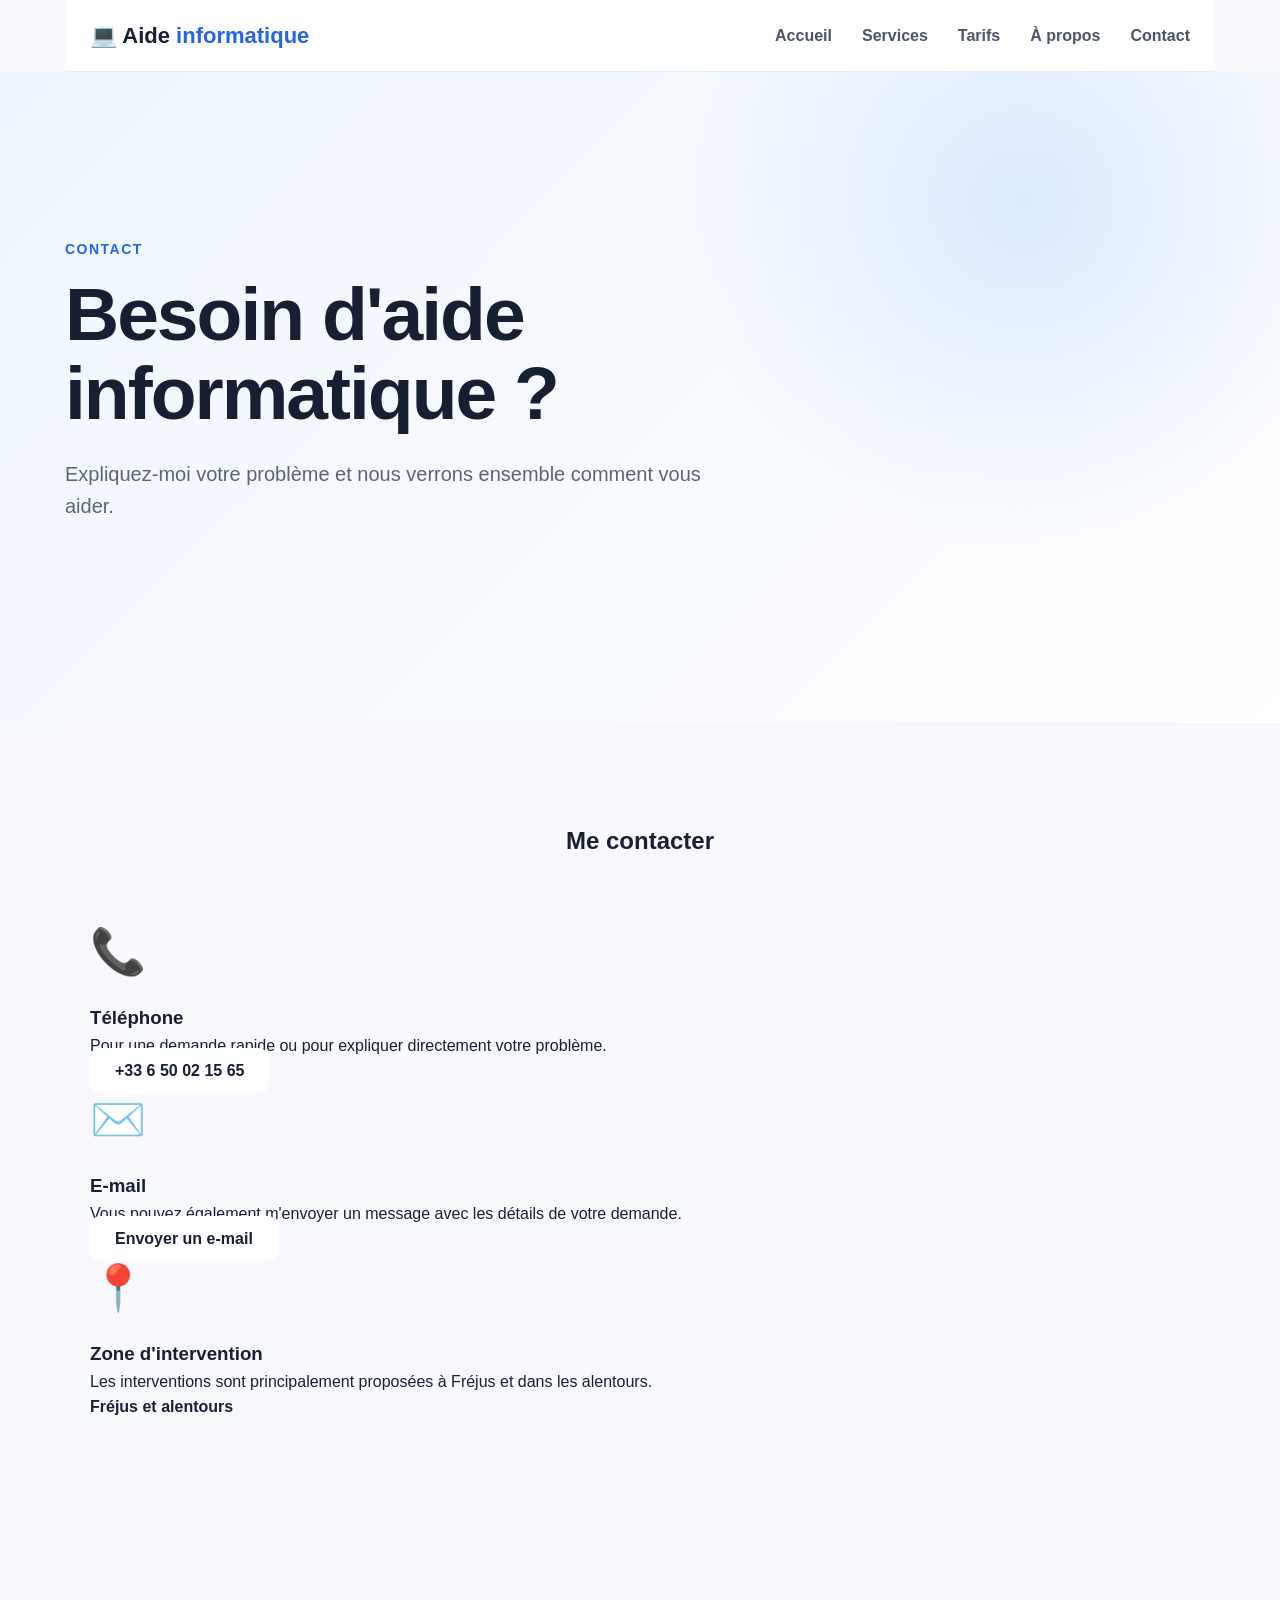
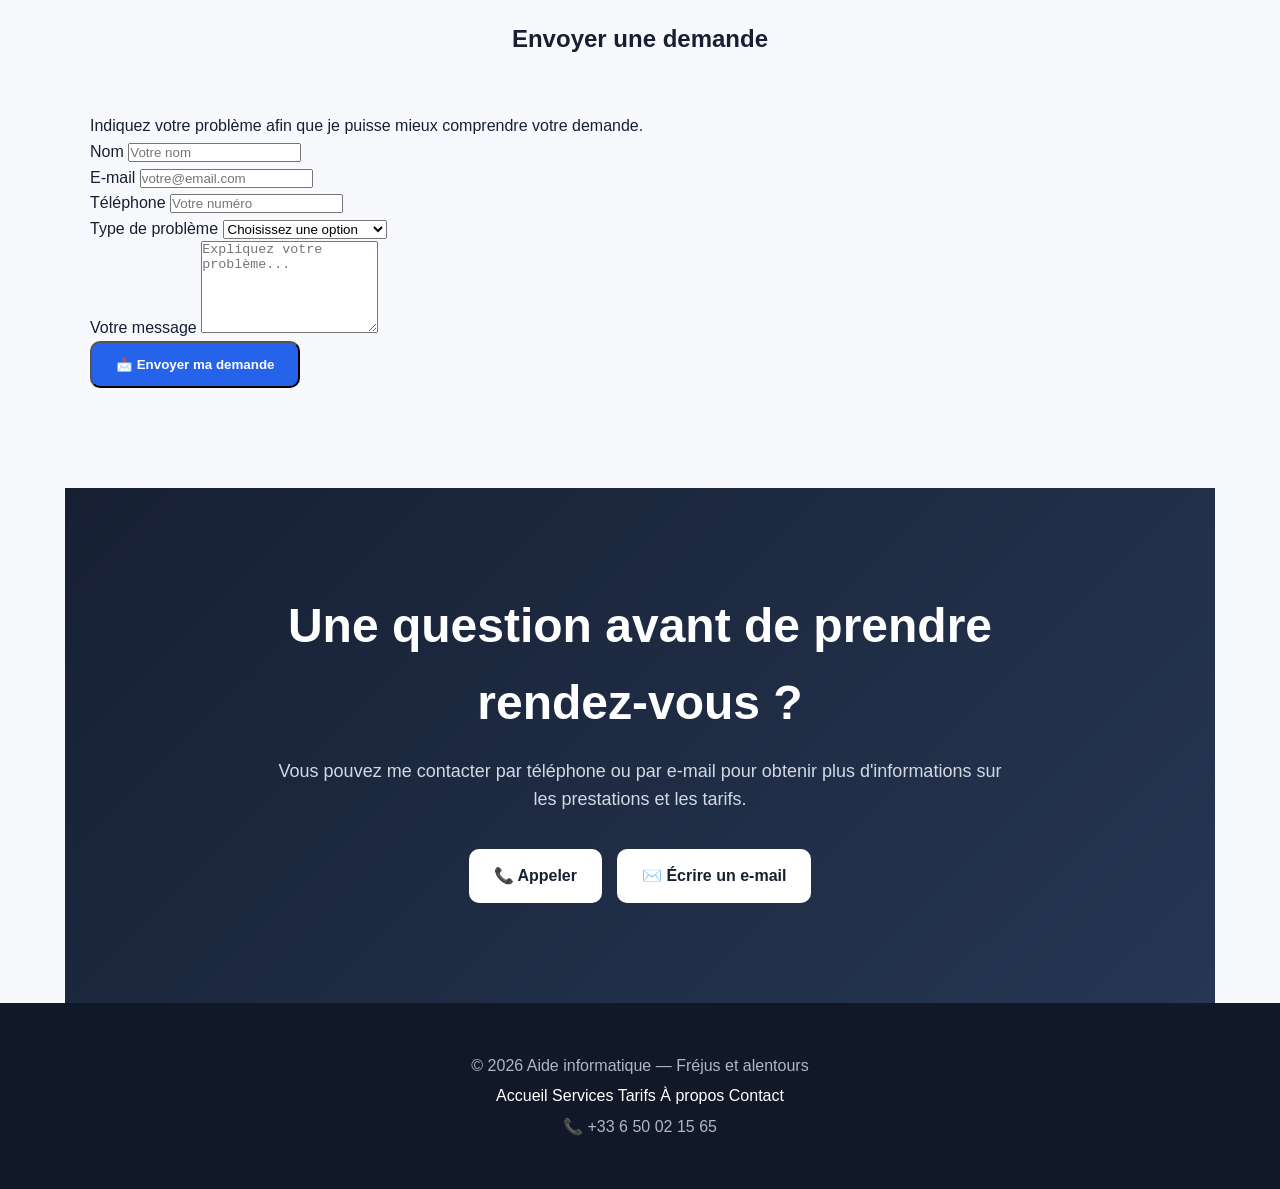
==== contact.html @ 75b3aac9 "Create contact.html" ====
<!DOCTYPE html>
<html lang="fr">
<head>
    <meta charset="UTF-8">
    <meta name="viewport" content="width=device-width, initial-scale=1.0">

    <title>Contact | Aide informatique à Fréjus</title>

    <meta name="description"
          content="Contactez Aide informatique à Fréjus pour une assistance informatique, un dépannage PC ou une installation d'imprimante.">

    <link rel="stylesheet" href="style.css">
</head>

<body>

    <!-- =========================
         HEADER
    ========================== -->
    <header class="navbar">

        <a href="index.html" class="logo">
            💻 Aide <span>informatique</span>
        </a>

        <nav>
            <ul class="menu">
                <li><a href="index.html">Accueil</a></li>
                <li><a href="services.html">Services</a></li>
                <li><a href="tarifs.html">Tarifs</a></li>
                <li><a href="apropos.html">À propos</a></li>
                <li><a href="contact.html" class="active">Contact</a></li>
            </ul>
        </nav>

    </header>


    <!-- =========================
         HERO
    ========================== -->
    <section class="hero">

        <div class="hero-content">

            <p class="surtitle">
                CONTACT
            </p>

            <h1>
                Besoin d'aide informatique ?
            </h1>

            <p class="hero-text">
                Expliquez-moi votre problème et nous verrons ensemble
                comment vous aider.
            </p>

        </div>

    </section>


    <!-- =========================
         CONTACT
    ========================== -->
    <section class="section">

        <h2 class="section-title">
            Me contacter
        </h2>

        <div class="contact-grid">

            <!-- COORDONNEES -->
            <div class="contact-card">

                <div class="big-icon">
                    📞
                </div>

                <h3>
                    Téléphone
                </h3>

                <p>
                    Pour une demande rapide ou pour expliquer
                    directement votre problème.
                </p>

                <a href="tel:+33650021565" class="contact-button">
                    +33 6 50 02 15 65
                </a>

            </div>


            <div class="contact-card">

                <div class="big-icon">
                    ✉️
                </div>

                <h3>
                    E-mail
                </h3>

                <p>
                    Vous pouvez également m'envoyer un message
                    avec les détails de votre demande.
                </p>

                <a href="mailto:raphaelmaury83600@gmail.com"
                   class="contact-button">
                    Envoyer un e-mail
                </a>

            </div>


            <div class="contact-card">

                <div class="big-icon">
                    📍
                </div>

                <h3>
                    Zone d'intervention
                </h3>

                <p>
                    Les interventions sont principalement proposées
                    à Fréjus et dans les alentours.
                </p>

                <p>
                    <strong>Fréjus et alentours</strong>
                </p>

            </div>

        </div>

    </section>


    <!-- =========================
         FORMULAIRE
    ========================== -->
    <section class="section">

        <div class="form-container">

            <h2 class="section-title">
                Envoyer une demande
            </h2>

            <p class="section-intro">
                Indiquez votre problème afin que je puisse mieux
                comprendre votre demande.
            </p>

            <form action="mailto:raphaelmaury83600@gmail.com"
                  method="post"
                  enctype="text/plain">

                <div class="form-group">

                    <label for="nom">
                        Nom
                    </label>

                    <input
                        type="text"
                        id="nom"
                        name="Nom"
                        placeholder="Votre nom"
                        required
                    >

                </div>


                <div class="form-group">

                    <label for="email">
                        E-mail
                    </label>

                    <input
                        type="email"
                        id="email"
                        name="Email"
                        placeholder="votre@email.com"
                        required
                    >

                </div>


                <div class="form-group">

                    <label for="telephone">
                        Téléphone
                    </label>

                    <input
                        type="tel"
                        id="telephone"
                        name="Telephone"
                        placeholder="Votre numéro"
                    >

                </div>


                <div class="form-group">

                    <label for="service">
                        Type de problème
                    </label>

                    <select id="service" name="Service">

                        <option value="">
                            Choisissez une option
                        </option>

                        <option value="PC lent">
                            PC lent
                        </option>

                        <option value="Imprimante">
                            Imprimante
                        </option>

                        <option value="Petit dépannage">
                            Petit dépannage
                        </option>

                        <option value="Assistance informatique">
                            Assistance informatique
                        </option>

                        <option value="Autre">
                            Autre
                        </option>

                    </select>

                </div>


                <div class="form-group">

                    <label for="message">
                        Votre message
                    </label>

                    <textarea
                        id="message"
                        name="Message"
                        rows="6"
                        placeholder="Expliquez votre problème..."
                        required
                    ></textarea>

                </div>


                <button type="submit" class="button">
                    📩 Envoyer ma demande
                </button>

            </form>

        </div>

    </section>


    <!-- =========================
         INFORMATIONS
    ========================== -->
    <section class="section contact">

        <div class="contact-content">

            <h2>
                Une question avant de prendre rendez-vous ?
            </h2>

            <p>
                Vous pouvez me contacter par téléphone ou par e-mail
                pour obtenir plus d'informations sur les prestations
                et les tarifs.
            </p>

            <div class="contact-buttons">

                <a href="tel:+33650021565" class="contact-button">
                    📞 Appeler
                </a>

                <a href="mailto:raphaelmaury83600@gmail.com"
                   class="contact-button">
                    ✉️ Écrire un e-mail
                </a>

            </div>

        </div>

    </section>


    <!-- =========================
         FOOTER
    ========================== -->
    <footer>

        <div class="footer-content">

            <p>
                © 2026 Aide informatique — Fréjus et alentours
            </p>

            <div class="footer-links">

                <a href="index.html">
                    Accueil
                </a>

                <a href="services.html">
                    Services
                </a>

                <a href="tarifs.html">
                    Tarifs
                </a>

                <a href="apropos.html">
                    À propos
                </a>

                <a href="contact.html">
                    Contact
                </a>

            </div>

            <p>
                📞 +33 6 50 02 15 65
            </p>

        </div>

    </footer>

</body>
</html>
---- style.css ----
/* ========================================
   RESET
======================================== */

* {
    margin: 0;
    padding: 0;
    box-sizing: border-box;
}

html {
    scroll-behavior: smooth;
}

body {
    font-family: Arial, Helvetica, sans-serif;
    color: #172033;
    background: #f7f9fc;
    line-height: 1.6;
}

a {
    text-decoration: none;
    color: inherit;
}


/* ========================================
   NAVIGATION
======================================== */

header {
    background: #ffffff;
    border-bottom: 1px solid #e8edf5;
    position: sticky;
    top: 0;
    z-index: 1000;
}

.navbar {
    max-width: 1150px;
    margin: auto;
    padding: 18px 25px;

    display: flex;
    align-items: center;
    justify-content: space-between;
}

.logo {
    font-size: 22px;
    font-weight: 800;
    color: #172033;
}

.logo span {
    color: #2563eb;
}

.menu {
    display: flex;
    gap: 30px;
    list-style: none;
}

.menu a {
    font-weight: 600;
    color: #4b5563;
    transition: 0.3s;
}

.menu a:hover {
    color: #2563eb;
}


/* ========================================
   HERO
======================================== */

.hero {
    min-height: 650px;

    display: flex;
    align-items: center;

    background:
        radial-gradient(circle at 80% 20%, #dbeafe 0%, transparent 30%),
        linear-gradient(135deg, #eff6ff, #ffffff);

    padding: 80px 25px;
}

.hero-content {
    max-width: 1150px;
    width: 100%;
    margin: auto;
}

.surtitle {
    color: #2563eb;
    font-size: 14px;
    font-weight: 800;
    letter-spacing: 1.5px;
    margin-bottom: 15px;
}

.hero h1 {
    max-width: 750px;
    font-size: clamp(45px, 7vw, 75px);
    line-height: 1.05;
    letter-spacing: -2px;
    margin-bottom: 25px;
}

.hero h1 span {
    color: #2563eb;
}

.hero-text {
    max-width: 650px;
    font-size: 20px;
    color: #5b6474;
    margin-bottom: 35px;
}

.buttons {
    display: flex;
    gap: 15px;
    flex-wrap: wrap;
}

.button {
    display: inline-block;
    background: #2563eb;
    color: white;

    padding: 14px 24px;
    border-radius: 10px;

    font-weight: 700;

    transition: 0.3s;
}

.button:hover {
    transform: translateY(-2px);
    background: #1d4ed8;
}

.button.secondary {
    background: white;
    color: #2563eb;
    border: 2px solid #2563eb;
}

.button.secondary:hover {
    background: #eff6ff;
}


/* ========================================
   SECTIONS
======================================== */

.section {
    max-width: 1150px;
    margin: auto;
    padding: 100px 25px;
}

.section-title {
    text-align: center;
    margin-bottom: 55px;
}

.section-title h2 {
    font-size: 40px;
    line-height: 1.2;
    margin-bottom: 12px;
}

.section-title p:last-child {
    color: #6b7280;
}


/* ========================================
   SERVICES
======================================== */

.services-grid {
    display: grid;
    grid-template-columns: repeat(3, 1fr);
    gap: 22px;
}

.service-card {
    background: white;
    padding: 30px;
    border-radius: 16px;

    border: 1px solid #e7ebf2;

    transition: 0.3s;
}

.service-card:hover {
    transform: translateY(-6px);
    box-shadow: 0 15px 40px rgba(37, 99, 235, 0.10);
}

.icon {
    font-size: 38px;
    margin-bottom: 18px;
}

.service-card h3 {
    font-size: 21px;
    margin-bottom: 10px;
}

.service-card p {
    color: #687386;
}


/* ========================================
   TARIFS
======================================== */

.tarifs {
    max-width: none;
    background: #eef5ff;
}

.tarifs .section-title,
.pricing-grid,
.price-info {
    max-width: 1100px;
    margin-left: auto;
    margin-right: auto;
}

.pricing-grid {
    display: grid;
    grid-template-columns: repeat(4, 1fr);
    gap: 20px;
}

.price-card {
    position: relative;

    background: white;
    padding: 35px 25px;

    border-radius: 16px;
    border: 1px solid #e0e7f0;

    text-align: center;
}

.price-card.featured {
    border: 2px solid #2563eb;
    transform: translateY(-8px);
}

.badge {
    position: absolute;
    top: -14px;
    left: 50%;
    transform: translateX(-50%);

    background: #2563eb;
    color: white;

    padding: 5px 12px;
    border-radius: 20px;

    font-size: 11px;
    font-weight: 800;
    white-space: nowrap;
}

.price-card h3 {
    font-size: 20px;
    margin-bottom: 10px;
}

.price {
    font-size: 36px;
    font-weight: 800;
    color: #2563eb;
    margin: 10px 0;
}

.price-card p {
    color: #687386;
}

.price-info {
    text-align: center;
    margin-top: 40px;
    color: #667085;
}


/* ========================================
   AVANTAGES
======================================== */

.advantages {
    text-align: center;
}

.advantages-grid {
    display: grid;
    grid-template-columns: repeat(3, 1fr);
    gap: 50px;
}

.big-icon {
    font-size: 45px;
    margin-bottom: 15px;
}

.advantages-grid h3 {
    font-size: 22px;
    margin-bottom: 10px;
}

.advantages-grid p {
    color: #687386;
}


/* ========================================
   CONTACT
======================================== */

.contact {
    background:
        linear-gradient(135deg, #172033, #263653);

    color: white;
    padding: 100px 25px;
    text-align: center;
}

.contact-content {
    max-width: 750px;
    margin: auto;
}

.contact .surtitle {
    color: #93c5fd;
}

.contact h2 {
    font-size: 48px;
    margin-bottom: 15px;
}

.contact p {
    color: #d3d9e4;
    font-size: 18px;
}

.contact-buttons {
    display: flex;
    justify-content: center;
    gap: 15px;
    margin-top: 35px;
    flex-wrap: wrap;
}

.contact-button {
    background: white;
    color: #172033;

    padding: 14px 25px;
    border-radius: 10px;

    font-weight: 700;

    transition: 0.3s;
}

.contact-button:hover {
    transform: translateY(-3px);
    background: #eff6ff;
}


/* ========================================
   FOOTER
======================================== */

footer {
    background: #111827;
    color: white;

    text-align: center;
    padding: 45px 25px;
}

footer .logo {
    color: white;
    margin-bottom: 10px;
}

footer p {
    color: #aeb7c7;
    margin: 5px 0;
}

footer .copyright {
    margin-top: 20px;
    font-size: 13px;
}


/* ========================================
   RESPONSIVE — TABLETTE
======================================== */

@media (max-width: 900px) {

    .services-grid {
        grid-template-columns: repeat(2, 1fr);
    }

    .pricing-grid {
        grid-template-columns: repeat(2, 1fr);
    }

    .advantages-grid {
        grid-template-columns: 1fr;
        gap: 40px;
    }

}


/* ========================================
   RESPONSIVE — TELEPHONE
======================================== */

@media (max-width: 650px) {

    .navbar {
        flex-direction: column;
        gap: 15px;
    }

    .menu {
        gap: 15px;
        flex-wrap: wrap;
        justify-content: center;
    }

    .hero {
        min-height: 580px;
        padding: 60px 20px;
    }

    .hero h1 {
        font-size: 46px;
        letter-spacing: -1px;
    }

    .hero-text {
        font-size: 17px;
    }

    .section {
        padding: 70px 20px;
    }

    .section-title h2 {
        font-size: 32px;
    }

    .services-grid {
        grid-template-columns: 1fr;
    }

    .pricing-grid {
        grid-template-columns: 1fr;
    }

    .price-card.featured {
        transform: none;
    }

    .contact {
        padding: 70px 20px;
    }

    .contact h2 {
        font-size: 38px;
    }

    .contact-button,
    .button {
        width: 100%;
        text-align: center;
    }

}
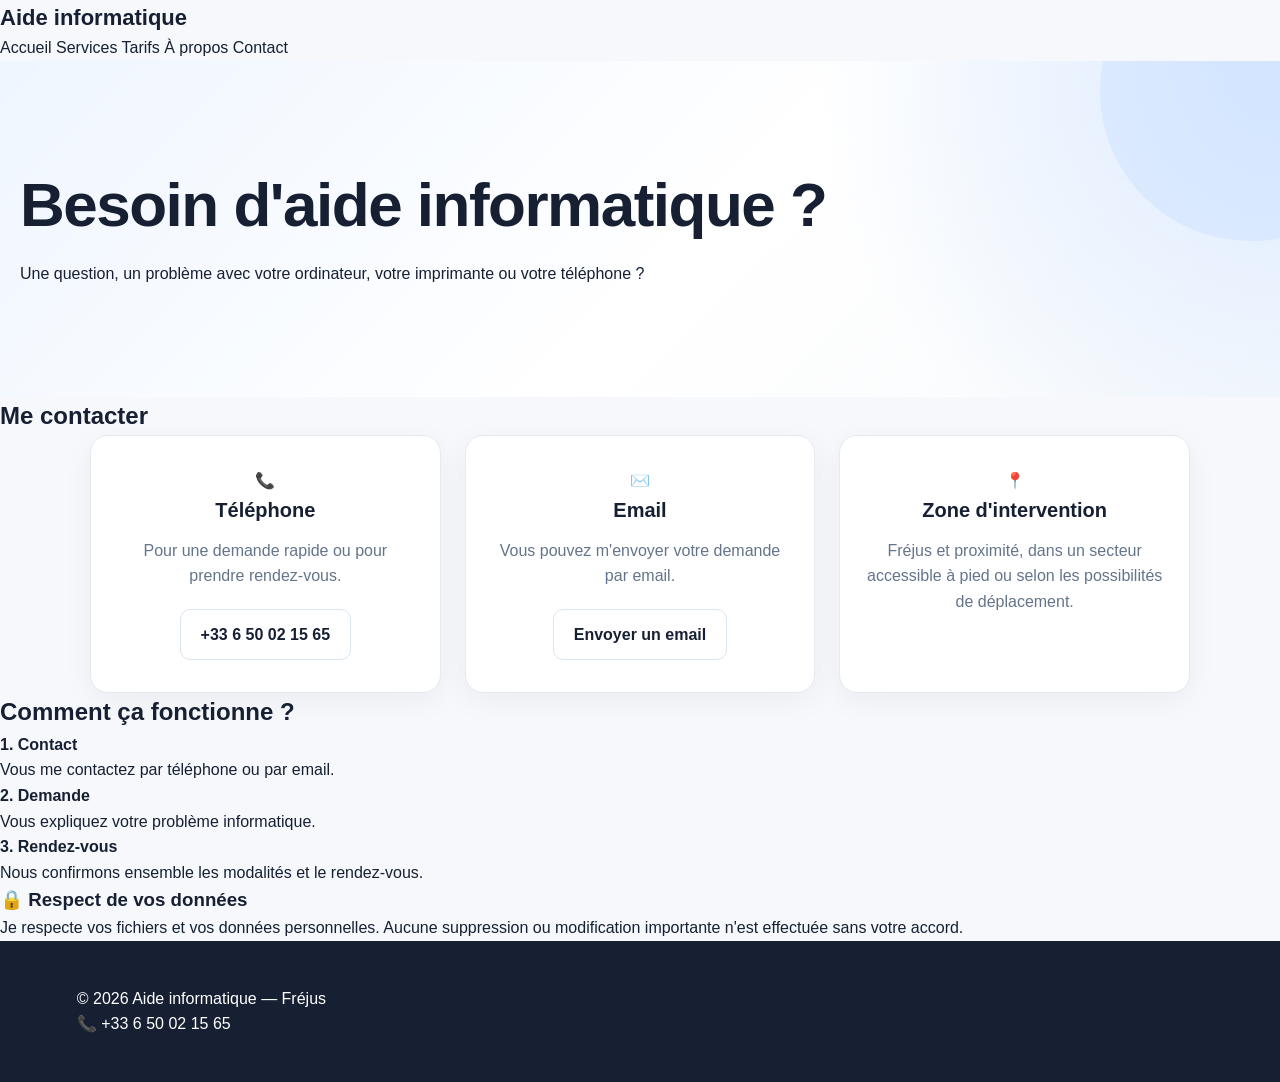
==== commit 82f4e78a: "Refactor contact.html structure and content" ====
--- a/contact.html
+++ b/contact.html
@@ -3,359 +3,116 @@
 <head>
     <meta charset="UTF-8">
     <meta name="viewport" content="width=device-width, initial-scale=1.0">
-
     <title>Contact | Aide informatique à Fréjus</title>
-
-    <meta name="description"
-          content="Contactez Aide informatique à Fréjus pour une assistance informatique, un dépannage PC ou une installation d'imprimante.">
-
     <link rel="stylesheet" href="style.css">
 </head>
 
 <body>
 
-    <!-- =========================
-         HEADER
-    ========================== -->
-    <header class="navbar">
-
-        <a href="index.html" class="logo">
-            💻 Aide <span>informatique</span>
-        </a>
+<header>
+    <div class="container nav">
+        <a href="index.html" class="logo">Aide informatique</a>
 
         <nav>
-            <ul class="menu">
-                <li><a href="index.html">Accueil</a></li>
-                <li><a href="services.html">Services</a></li>
-                <li><a href="tarifs.html">Tarifs</a></li>
-                <li><a href="apropos.html">À propos</a></li>
-                <li><a href="contact.html" class="active">Contact</a></li>
-            </ul>
+            <a href="index.html">Accueil</a>
+            <a href="services.html">Services</a>
+            <a href="tarifs.html">Tarifs</a>
+            <a href="apropos.html">À propos</a>
+            <a href="contact.html" class="active">Contact</a>
         </nav>
+    </div>
+</header>
 
-    </header>
+<section class="hero">
+    <div class="container">
+        <h1>Besoin d'aide informatique ?</h1>
+        <p>
+            Une question, un problème avec votre ordinateur,
+            votre imprimante ou votre téléphone ?
+        </p>
+    </div>
+</section>
 
+<section class="contact-section">
+    <div class="container">
 
-    <!-- =========================
-         HERO
-    ========================== -->
-    <section class="hero">
-
-        <div class="hero-content">
-
-            <p class="surtitle">
-                CONTACT
-            </p>
-
-            <h1>
-                Besoin d'aide informatique ?
-            </h1>
-
-            <p class="hero-text">
-                Expliquez-moi votre problème et nous verrons ensemble
-                comment vous aider.
-            </p>
-
-        </div>
-
-    </section>
-
-
-    <!-- =========================
-         CONTACT
-    ========================== -->
-    <section class="section">
-
-        <h2 class="section-title">
-            Me contacter
-        </h2>
+        <h2>Me contacter</h2>
 
         <div class="contact-grid">
 
-            <!-- COORDONNEES -->
             <div class="contact-card">
-
-                <div class="big-icon">
-                    📞
-                </div>
-
-                <h3>
-                    Téléphone
-                </h3>
-
-                <p>
-                    Pour une demande rapide ou pour expliquer
-                    directement votre problème.
-                </p>
+                <div class="contact-icon">📞</div>
+                <h3>Téléphone</h3>
+                <p>Pour une demande rapide ou pour prendre rendez-vous.</p>
 
                 <a href="tel:+33650021565" class="contact-button">
                     +33 6 50 02 15 65
                 </a>
-
             </div>
 
+            <div class="contact-card">
+                <div class="contact-icon">✉️</div>
+                <h3>Email</h3>
+                <p>Vous pouvez m'envoyer votre demande par email.</p>
+
+                <a href="mailto:raphaelmaury83600@gmail.com" class="contact-button">
+                    Envoyer un email
+                </a>
+            </div>
 
             <div class="contact-card">
-
-                <div class="big-icon">
-                    ✉️
-                </div>
-
-                <h3>
-                    E-mail
-                </h3>
-
+                <div class="contact-icon">📍</div>
+                <h3>Zone d'intervention</h3>
                 <p>
-                    Vous pouvez également m'envoyer un message
-                    avec les détails de votre demande.
+                    Fréjus et proximité, dans un secteur accessible
+                    à pied ou selon les possibilités de déplacement.
                 </p>
-
-                <a href="mailto:raphaelmaury83600@gmail.com"
-                   class="contact-button">
-                    Envoyer un e-mail
-                </a>
-
-            </div>
-
-
-            <div class="contact-card">
-
-                <div class="big-icon">
-                    📍
-                </div>
-
-                <h3>
-                    Zone d'intervention
-                </h3>
-
-                <p>
-                    Les interventions sont principalement proposées
-                    à Fréjus et dans les alentours.
-                </p>
-
-                <p>
-                    <strong>Fréjus et alentours</strong>
-                </p>
-
             </div>
 
         </div>
 
-    </section>
+        <div class="contact-info">
+            <h2>Comment ça fonctionne ?</h2>
 
-
-    <!-- =========================
-         FORMULAIRE
-    ========================== -->
-    <section class="section">
-
-        <div class="form-container">
-
-            <h2 class="section-title">
-                Envoyer une demande
-            </h2>
-
-            <p class="section-intro">
-                Indiquez votre problème afin que je puisse mieux
-                comprendre votre demande.
-            </p>
-
-            <form action="mailto:raphaelmaury83600@gmail.com"
-                  method="post"
-                  enctype="text/plain">
-
-                <div class="form-group">
-
-                    <label for="nom">
-                        Nom
-                    </label>
-
-                    <input
-                        type="text"
-                        id="nom"
-                        name="Nom"
-                        placeholder="Votre nom"
-                        required
-                    >
-
+            <div class="steps">
+                <div>
+                    <strong>1. Contact</strong>
+                    <p>Vous me contactez par téléphone ou par email.</p>
                 </div>
 
-
-                <div class="form-group">
-
-                    <label for="email">
-                        E-mail
-                    </label>
-
-                    <input
-                        type="email"
-                        id="email"
-                        name="Email"
-                        placeholder="votre@email.com"
-                        required
-                    >
-
+                <div>
+                    <strong>2. Demande</strong>
+                    <p>Vous expliquez votre problème informatique.</p>
                 </div>
 
-
-                <div class="form-group">
-
-                    <label for="telephone">
-                        Téléphone
-                    </label>
-
-                    <input
-                        type="tel"
-                        id="telephone"
-                        name="Telephone"
-                        placeholder="Votre numéro"
-                    >
-
+                <div>
+                    <strong>3. Rendez-vous</strong>
+                    <p>
+                        Nous confirmons ensemble les modalités
+                        et le rendez-vous.
+                    </p>
                 </div>
-
-
-                <div class="form-group">
-
-                    <label for="service">
-                        Type de problème
-                    </label>
-
-                    <select id="service" name="Service">
-
-                        <option value="">
-                            Choisissez une option
-                        </option>
-
-                        <option value="PC lent">
-                            PC lent
-                        </option>
-
-                        <option value="Imprimante">
-                            Imprimante
-                        </option>
-
-                        <option value="Petit dépannage">
-                            Petit dépannage
-                        </option>
-
-                        <option value="Assistance informatique">
-                            Assistance informatique
-                        </option>
-
-                        <option value="Autre">
-                            Autre
-                        </option>
-
-                    </select>
-
-                </div>
-
-
-                <div class="form-group">
-
-                    <label for="message">
-                        Votre message
-                    </label>
-
-                    <textarea
-                        id="message"
-                        name="Message"
-                        rows="6"
-                        placeholder="Expliquez votre problème..."
-                        required
-                    ></textarea>
-
-                </div>
-
-
-                <button type="submit" class="button">
-                    📩 Envoyer ma demande
-                </button>
-
-            </form>
-
+            </div>
         </div>
 
-    </section>
-
-
-    <!-- =========================
-         INFORMATIONS
-    ========================== -->
-    <section class="section contact">
-
-        <div class="contact-content">
-
-            <h2>
-                Une question avant de prendre rendez-vous ?
-            </h2>
-
+        <div class="privacy-box">
+            <h3>🔒 Respect de vos données</h3>
             <p>
-                Vous pouvez me contacter par téléphone ou par e-mail
-                pour obtenir plus d'informations sur les prestations
-                et les tarifs.
+                Je respecte vos fichiers et vos données personnelles.
+                Aucune suppression ou modification importante
+                n'est effectuée sans votre accord.
             </p>
-
-            <div class="contact-buttons">
-
-                <a href="tel:+33650021565" class="contact-button">
-                    📞 Appeler
-                </a>
-
-                <a href="mailto:raphaelmaury83600@gmail.com"
-                   class="contact-button">
-                    ✉️ Écrire un e-mail
-                </a>
-
-            </div>
-
         </div>
 
-    </section>
+    </div>
+</section>
 
-
-    <!-- =========================
-         FOOTER
-    ========================== -->
-    <footer>
-
-        <div class="footer-content">
-
-            <p>
-                © 2026 Aide informatique — Fréjus et alentours
-            </p>
-
-            <div class="footer-links">
-
-                <a href="index.html">
-                    Accueil
-                </a>
-
-                <a href="services.html">
-                    Services
-                </a>
-
-                <a href="tarifs.html">
-                    Tarifs
-                </a>
-
-                <a href="apropos.html">
-                    À propos
-                </a>
-
-                <a href="contact.html">
-                    Contact
-                </a>
-
-            </div>
-
-            <p>
-                📞 +33 6 50 02 15 65
-            </p>
-
-        </div>
-
-    </footer>
+<footer>
+    <div class="container">
+        <p>© 2026 Aide informatique — Fréjus</p>
+        <p>📞 +33 6 50 02 15 65</p>
+    </div>
+</footer>
 
 </body>
 </html>
--- a/style.css
+++ b/style.css
@@ -1,3 +1,8 @@
+/* ========================================
+   AIDE INFORMATIQUE
+   CSS COMPLET
+======================================== */
+
 /* ========================================
    RESET
 ======================================== */
@@ -14,8 +19,8 @@
 
 body {
     font-family: Arial, Helvetica, sans-serif;
+    background: #f6f8fc;
     color: #172033;
-    background: #f7f9fc;
     line-height: 1.6;
 }
 
@@ -24,33 +29,42 @@
     color: inherit;
 }
 
-
-/* ========================================
-   NAVIGATION
-======================================== */
-
-header {
-    background: #ffffff;
-    border-bottom: 1px solid #e8edf5;
+ul {
+    list-style: none;
+}
+
+img {
+    max-width: 100%;
+}
+
+
+/* ========================================
+   HEADER / NAVIGATION
+======================================== */
+
+.navbar {
     position: sticky;
     top: 0;
     z-index: 1000;
-}
-
-.navbar {
-    max-width: 1150px;
-    margin: auto;
-    padding: 18px 25px;
 
     display: flex;
     align-items: center;
     justify-content: space-between;
+
+    min-height: 72px;
+    padding: 0 6%;
+
+    background: rgba(255, 255, 255, 0.96);
+    border-bottom: 1px solid #e5eaf1;
+
+    box-shadow: 0 4px 20px rgba(15, 23, 42, 0.06);
 }
 
 .logo {
     font-size: 22px;
     font-weight: 800;
     color: #172033;
+    white-space: nowrap;
 }
 
 .logo span {
@@ -59,18 +73,31 @@
 
 .menu {
     display: flex;
-    gap: 30px;
-    list-style: none;
+    align-items: center;
+    gap: 8px;
 }
 
 .menu a {
+    display: block;
+    padding: 10px 14px;
+
+    color: #475569;
+    font-size: 15px;
     font-weight: 600;
-    color: #4b5563;
-    transition: 0.3s;
+
+    border-radius: 8px;
+
+    transition: 0.25s ease;
 }
 
 .menu a:hover {
     color: #2563eb;
+    background: #eff6ff;
+}
+
+.menu a.active {
+    color: #2563eb;
+    background: #eff6ff;
 }
 
 
@@ -79,83 +106,108 @@
 ======================================== */
 
 .hero {
-    min-height: 650px;
-
-    display: flex;
-    align-items: center;
+    position: relative;
+
+    padding: 110px 20px;
 
     background:
-        radial-gradient(circle at 80% 20%, #dbeafe 0%, transparent 30%),
-        linear-gradient(135deg, #eff6ff, #ffffff);
-
-    padding: 80px 25px;
+        radial-gradient(circle at top right, #dbeafe 0, transparent 35%),
+        linear-gradient(135deg, #eff6ff 0%, #ffffff 55%, #f8fafc 100%);
+
+    overflow: hidden;
+}
+
+.hero::before {
+    content: "";
+
+    position: absolute;
+    width: 300px;
+    height: 300px;
+
+    right: -120px;
+    top: -120px;
+
+    background: #bfdbfe;
+    border-radius: 50%;
+    opacity: 0.35;
 }
 
 .hero-content {
-    max-width: 1150px;
-    width: 100%;
-    margin: auto;
+    position: relative;
+    z-index: 1;
+
+    max-width: 850px;
+    margin: 0 auto;
+
+    text-align: center;
 }
 
 .surtitle {
+    margin-bottom: 15px;
+
     color: #2563eb;
-    font-size: 14px;
+    font-size: 13px;
     font-weight: 800;
-    letter-spacing: 1.5px;
-    margin-bottom: 15px;
+    letter-spacing: 2px;
 }
 
 .hero h1 {
-    max-width: 750px;
-    font-size: clamp(45px, 7vw, 75px);
-    line-height: 1.05;
-    letter-spacing: -2px;
-    margin-bottom: 25px;
-}
-
-.hero h1 span {
-    color: #2563eb;
+    margin-bottom: 22px;
+
+    font-size: clamp(36px, 6vw, 62px);
+    line-height: 1.1;
+    letter-spacing: -1.5px;
 }
 
 .hero-text {
-    max-width: 650px;
-    font-size: 20px;
-    color: #5b6474;
-    margin-bottom: 35px;
-}
+    max-width: 700px;
+    margin: 0 auto;
+
+    color: #64748b;
+    font-size: 18px;
+}
+
+
+/* ========================================
+   BOUTONS
+======================================== */
 
 .buttons {
     display: flex;
-    gap: 15px;
+    justify-content: center;
     flex-wrap: wrap;
+    gap: 14px;
+
+    margin-top: 32px;
 }
 
 .button {
-    display: inline-block;
+    display: inline-flex;
+    align-items: center;
+    justify-content: center;
+
+    min-height: 48px;
+    padding: 12px 24px;
+
+    border-radius: 10px;
+
     background: #2563eb;
     color: white;
 
-    padding: 14px 24px;
-    border-radius: 10px;
-
     font-weight: 700;
 
-    transition: 0.3s;
+    box-shadow: 0 8px 20px rgba(37, 99, 235, 0.22);
+
+    transition:
+        transform 0.2s ease,
+        background 0.2s ease,
+        box-shadow 0.2s ease;
 }
 
 .button:hover {
+    background: #1d4ed8;
     transform: translateY(-2px);
-    background: #1d4ed8;
-}
-
-.button.secondary {
-    background: white;
-    color: #2563eb;
-    border: 2px solid #2563eb;
-}
-
-.button.secondary:hover {
-    background: #eff6ff;
+    box-shadow: 0 12px 25px rgba(37, 99, 235, 0.28);
 }
 
 
@@ -164,24 +216,24 @@
 ======================================== */
 
 .section {
-    max-width: 1150px;
-    margin: auto;
-    padding: 100px 25px;
+    padding: 80px 6%;
 }
 
 .section-title {
+    margin-bottom: 12px;
+
     text-align: center;
-    margin-bottom: 55px;
-}
-
-.section-title h2 {
-    font-size: 40px;
+
+    font-size: 34px;
     line-height: 1.2;
-    margin-bottom: 12px;
-}
-
-.section-title p:last-child {
-    color: #6b7280;
+}
+
+.section-intro {
+    max-width: 650px;
+    margin: 0 auto 45px;
+
+    text-align: center;
+    color: #64748b;
 }
 
 
@@ -192,203 +244,473 @@
 .services-grid {
     display: grid;
     grid-template-columns: repeat(3, 1fr);
-    gap: 22px;
+
+    gap: 24px;
+
+    max-width: 1150px;
+    margin: 0 auto;
 }
 
 .service-card {
+    padding: 30px;
+
     background: white;
-    padding: 30px;
-    border-radius: 16px;
-
-    border: 1px solid #e7ebf2;
-
-    transition: 0.3s;
+
+    border: 1px solid #e8edf4;
+    border-radius: 18px;
+
+    box-shadow: 0 8px 30px rgba(15, 23, 42, 0.05);
+
+    transition:
+        transform 0.25s ease,
+        box-shadow 0.25s ease,
+        border-color 0.25s ease;
 }
 
 .service-card:hover {
     transform: translateY(-6px);
-    box-shadow: 0 15px 40px rgba(37, 99, 235, 0.10);
-}
-
+
+    border-color: #bfdbfe;
+
+    box-shadow: 0 15px 35px rgba(15, 23, 42, 0.10);
+}
+
+.service-card .icon,
 .icon {
-    font-size: 38px;
-    margin-bottom: 18px;
+    display: flex;
+    align-items: center;
+    justify-content: center;
+
+    width: 58px;
+    height: 58px;
+
+    margin-bottom: 20px;
+
+    background: #eff6ff;
+    border-radius: 14px;
+
+    font-size: 28px;
 }
 
 .service-card h3 {
-    font-size: 21px;
     margin-bottom: 10px;
+    font-size: 20px;
 }
 
 .service-card p {
-    color: #687386;
+    color: #64748b;
 }
 
 
 /* ========================================
    TARIFS
 ======================================== */
-
-.tarifs {
-    max-width: none;
-    background: #eef5ff;
-}
-
-.tarifs .section-title,
-.pricing-grid,
-.price-info {
-    max-width: 1100px;
-    margin-left: auto;
-    margin-right: auto;
-}
 
 .pricing-grid {
     display: grid;
-    grid-template-columns: repeat(4, 1fr);
-    gap: 20px;
+    grid-template-columns: repeat(3, 1fr);
+
+    gap: 24px;
+
+    max-width: 1150px;
+    margin: 0 auto;
 }
 
 .price-card {
     position: relative;
 
+    padding: 32px 28px;
+
     background: white;
-    padding: 35px 25px;
-
-    border-radius: 16px;
-    border: 1px solid #e0e7f0;
-
-    text-align: center;
-}
+
+    border: 1px solid #e5eaf1;
+    border-radius: 20px;
+
+    box-shadow: 0 8px 30px rgba(15, 23, 42, 0.05);
+
+    transition:
+        transform 0.25s ease,
+        box-shadow 0.25s ease;
+}
+
+.price-card:hover {
+    transform: translateY(-6px);
+    box-shadow: 0 16px 40px rgba(15, 23, 42, 0.10);
+}
+
+.price-card .icon {
+    margin-bottom: 18px;
+}
+
+.price-card h3 {
+    margin-bottom: 12px;
+    font-size: 21px;
+}
+
+.price {
+    margin: 8px 0 12px;
+
+    color: #2563eb;
+
+    font-size: 38px;
+    font-weight: 800;
+    line-height: 1;
+}
+
+.price span {
+    color: #64748b;
+    font-size: 16px;
+    font-weight: 600;
+}
+
+.price-info {
+    min-height: 70px;
+
+    color: #64748b;
+    font-size: 15px;
+}
+
+.price-card ul {
+    margin-top: 20px;
+}
+
+.price-card li {
+    padding: 7px 0;
+
+    color: #475569;
+    font-size: 14px;
+
+    border-bottom: 1px solid #f1f5f9;
+}
+
+.price-card li:last-child {
+    border-bottom: none;
+}
+
+
+/* CARTE POPULAIRE */
 
 .price-card.featured {
     border: 2px solid #2563eb;
-    transform: translateY(-8px);
+
+    transform: translateY(-5px);
+}
+
+.price-card.featured:hover {
+    transform: translateY(-10px);
 }
 
 .badge {
     position: absolute;
-    top: -14px;
-    left: 50%;
-    transform: translateX(-50%);
+    top: 18px;
+    right: 18px;
+
+    padding: 6px 10px;
 
     background: #2563eb;
     color: white;
 
-    padding: 5px 12px;
     border-radius: 20px;
 
     font-size: 11px;
     font-weight: 800;
-    white-space: nowrap;
-}
-
-.price-card h3 {
-    font-size: 20px;
-    margin-bottom: 10px;
-}
-
-.price {
-    font-size: 36px;
-    font-weight: 800;
-    color: #2563eb;
-    margin: 10px 0;
-}
-
-.price-card p {
-    color: #687386;
-}
-
-.price-info {
-    text-align: center;
-    margin-top: 40px;
-    color: #667085;
+    letter-spacing: 0.5px;
 }
 
 
 /* ========================================
    AVANTAGES
 ======================================== */
-
-.advantages {
-    text-align: center;
-}
 
 .advantages-grid {
     display: grid;
-    grid-template-columns: repeat(3, 1fr);
-    gap: 50px;
+    grid-template-columns: repeat(4, 1fr);
+
+    gap: 20px;
+
+    max-width: 1150px;
+    margin: 0 auto;
 }
 
 .big-icon {
-    font-size: 45px;
+    display: flex;
+    align-items: center;
+    justify-content: center;
+
+    width: 65px;
+    height: 65px;
+
+    margin: 0 auto 18px;
+
+    background: #eff6ff;
+    border-radius: 50%;
+
+    font-size: 30px;
+}
+
+.advantages-grid .service-card {
+    text-align: center;
+}
+
+
+/* ========================================
+   CONTACT
+======================================== */
+
+.contact {
+    background: #eff6ff;
+}
+
+.contact-content {
+    max-width: 850px;
+    margin: 0 auto;
+
+    text-align: center;
+}
+
+.contact-content h2 {
+    margin-bottom: 18px;
+
+    font-size: 34px;
+}
+
+.contact-content p {
     margin-bottom: 15px;
-}
-
-.advantages-grid h3 {
-    font-size: 22px;
-    margin-bottom: 10px;
-}
-
-.advantages-grid p {
-    color: #687386;
-}
-
-
-/* ========================================
-   CONTACT
-======================================== */
-
-.contact {
-    background:
-        linear-gradient(135deg, #172033, #263653);
-
-    color: white;
-    padding: 100px 25px;
-    text-align: center;
-}
-
-.contact-content {
-    max-width: 750px;
-    margin: auto;
-}
-
-.contact .surtitle {
-    color: #93c5fd;
-}
-
-.contact h2 {
-    font-size: 48px;
-    margin-bottom: 15px;
-}
-
-.contact p {
-    color: #d3d9e4;
-    font-size: 18px;
+
+    color: #64748b;
 }
 
 .contact-buttons {
     display: flex;
     justify-content: center;
-    gap: 15px;
-    margin-top: 35px;
     flex-wrap: wrap;
+    gap: 14px;
+
+    margin-top: 28px;
 }
 
 .contact-button {
+    display: inline-flex;
+    align-items: center;
+    justify-content: center;
+
+    min-height: 48px;
+    padding: 12px 20px;
+
     background: white;
+
+    border: 1px solid #dbe5f0;
+    border-radius: 10px;
+
     color: #172033;
-
-    padding: 14px 25px;
+    font-weight: 700;
+
+    transition: 0.2s ease;
+}
+
+.contact-button:hover {
+    color: #2563eb;
+    border-color: #93c5fd;
+    transform: translateY(-2px);
+}
+
+
+/* ========================================
+   CARTES CONTACT
+======================================== */
+
+.contact-grid {
+    display: grid;
+    grid-template-columns: repeat(3, 1fr);
+
+    gap: 24px;
+
+    max-width: 1100px;
+    margin: 0 auto;
+}
+
+.contact-card {
+    padding: 32px 25px;
+
+    background: white;
+
+    border: 1px solid #e5eaf1;
+    border-radius: 18px;
+
+    text-align: center;
+
+    box-shadow: 0 8px 30px rgba(15, 23, 42, 0.05);
+}
+
+.contact-card .big-icon {
+    margin-top: 0;
+}
+
+.contact-card h3 {
+    margin-bottom: 12px;
+    font-size: 20px;
+}
+
+.contact-card p {
+    margin-bottom: 20px;
+    color: #64748b;
+}
+
+
+/* ========================================
+   FORMULAIRE
+======================================== */
+
+.form-container {
+    max-width: 750px;
+    margin: 0 auto;
+
+    padding: 42px;
+
+    background: white;
+
+    border: 1px solid #e5eaf1;
+    border-radius: 20px;
+
+    box-shadow: 0 10px 35px rgba(15, 23, 42, 0.07);
+}
+
+.form-group {
+    margin-bottom: 20px;
+}
+
+.form-group label {
+    display: block;
+
+    margin-bottom: 8px;
+
+    color: #172033;
+    font-size: 14px;
+    font-weight: 700;
+}
+
+.form-group input,
+.form-group select,
+.form-group textarea {
+    width: 100%;
+
+    padding: 14px 15px;
+
+    background: #f8fafc;
+
+    border: 1px solid #dbe2ea;
     border-radius: 10px;
 
-    font-weight: 700;
-
-    transition: 0.3s;
-}
-
-.contact-button:hover {
-    transform: translateY(-3px);
+    color: #172033;
+
+    font-family: inherit;
+    font-size: 15px;
+
+    transition: 0.2s ease;
+}
+
+.form-group textarea {
+    resize: vertical;
+    min-height: 140px;
+}
+
+.form-group input::placeholder,
+.form-group textarea::placeholder {
+    color: #94a3b8;
+}
+
+.form-group input:focus,
+.form-group select:focus,
+.form-group textarea:focus {
+    outline: none;
+
+    background: white;
+    border-color: #2563eb;
+
+    box-shadow: 0 0 0 3px #dbeafe;
+}
+
+.form-container .button {
+    width: 100%;
+
+    border: none;
+    cursor: pointer;
+
+    font-size: 16px;
+}
+
+
+/* ========================================
+   MOYENS DE PAIEMENT
+======================================== */
+
+.payment-box {
+    max-width: 850px;
+    margin: 0 auto;
+
+    padding: 40px;
+
+    background: white;
+
+    border: 1px solid #e5eaf1;
+    border-radius: 20px;
+
+    text-align: center;
+
+    box-shadow: 0 10px 35px rgba(15, 23, 42, 0.06);
+}
+
+.payment-box h2 {
+    margin-bottom: 10px;
+    font-size: 30px;
+}
+
+.payment-box > p {
+    color: #64748b;
+}
+
+.payment-methods {
+    display: flex;
+    justify-content: center;
+    flex-wrap: wrap;
+    gap: 18px;
+
+    margin: 28px 0;
+}
+
+.payment-method {
+    display: flex;
+    align-items: center;
+    gap: 12px;
+
+    min-width: 190px;
+
+    padding: 17px 24px;
+
     background: #eff6ff;
+
+    border: 1px solid #dbeafe;
+    border-radius: 12px;
+}
+
+.payment-method span {
+    font-size: 26px;
+}
+
+.payment-method strong {
+    color: #172033;
+}
+
+.no-check {
+    margin-top: 15px;
+
+    color: #dc2626 !important;
+    font-weight: 800;
+}
+
+.payment-info {
+    margin-top: 15px;
+    font-size: 14px;
 }
 
 
@@ -397,95 +719,119 @@
 ======================================== */
 
 footer {
-    background: #111827;
+    padding: 45px 6%;
+
+    background: #172033;
     color: white;
-
-    text-align: center;
-    padding: 45px 25px;
-}
-
-footer .logo {
+}
+
+.footer-content {
+    max-width: 1150px;
+    margin: 0 auto;
+
+    display: flex;
+    align-items: center;
+    justify-content: space-between;
+    gap: 25px;
+
+    flex-wrap: wrap;
+}
+
+.footer-content p {
+    color: #cbd5e1;
+    font-size: 14px;
+}
+
+.footer-links {
+    display: flex;
+    flex-wrap: wrap;
+    justify-content: center;
+    gap: 18px;
+}
+
+.footer-links a {
+    color: #cbd5e1;
+    font-size: 14px;
+
+    transition: 0.2s ease;
+}
+
+.footer-links a:hover {
     color: white;
-    margin-bottom: 10px;
-}
-
-footer p {
-    color: #aeb7c7;
-    margin: 5px 0;
-}
-
-footer .copyright {
-    margin-top: 20px;
-    font-size: 13px;
-}
-
-
-/* ========================================
-   RESPONSIVE — TABLETTE
-======================================== */
-
-@media (max-width: 900px) {
-
-    .services-grid {
-        grid-template-columns: repeat(2, 1fr);
-    }
-
+}
+
+
+/* ========================================
+   RESPONSIVE TABLETTE
+======================================== */
+
+@media (max-width: 1000px) {
+
+    .navbar {
+        padding: 0 4%;
+    }
+
+    .services-grid,
     .pricing-grid {
         grid-template-columns: repeat(2, 1fr);
     }
 
     .advantages-grid {
-        grid-template-columns: 1fr;
-        gap: 40px;
-    }
-
-}
-
-
-/* ========================================
-   RESPONSIVE — TELEPHONE
-======================================== */
-
-@media (max-width: 650px) {
+        grid-template-columns: repeat(2, 1fr);
+    }
+
+}
+
+
+/* ========================================
+   RESPONSIVE MOBILE
+======================================== */
+
+@media (max-width: 700px) {
 
     .navbar {
+        position: relative;
+
         flex-direction: column;
-        gap: 15px;
+        gap: 12px;
+
+        padding: 18px 15px;
     }
 
     .menu {
-        gap: 15px;
+        justify-content: center;
         flex-wrap: wrap;
-        justify-content: center;
+    }
+
+    .menu a {
+        padding: 8px 9px;
+        font-size: 13px;
     }
 
     .hero {
-        min-height: 580px;
-        padding: 60px 20px;
+        padding: 75px 20px;
     }
 
     .hero h1 {
-        font-size: 46px;
-        letter-spacing: -1px;
+        font-size: 38px;
     }
 
     .hero-text {
-        font-size: 17px;
+        font-size: 16px;
     }
 
     .section {
-        padding: 70px 20px;
-    }
-
-    .section-title h2 {
-        font-size: 32px;
-    }
-
-    .services-grid {
-        grid-template-columns: 1fr;
-    }
-
-    .pricing-grid {
+        padding: 60px 18px;
+    }
+
+    .section-title {
+        font-size: 29px;
+    }
+
+    .services-grid,
+    .pricing-grid,
+    .advantages-grid,
+    .contact-grid {
         grid-template-columns: 1fr;
     }
 
@@ -493,18 +839,70 @@
         transform: none;
     }
 
-    .contact {
-        padding: 70px 20px;
-    }
-
-    .contact h2 {
-        font-size: 38px;
+    .price-card.featured:hover {
+        transform: translateY(-6px);
+    }
+
+    .form-container {
+        padding: 25px 20px;
+    }
+
+    .payment-box {
+        padding: 30px 20px;
+    }
+
+    .payment-methods {
+        flex-direction: column;
+    }
+
+    .payment-method {
+        width: 100%;
+        justify-content: center;
+    }
+
+    .contact-buttons,
+    .buttons {
+        flex-direction: column;
     }
 
     .contact-button,
     .button {
         width: 100%;
+    }
+
+    .footer-content {
+        flex-direction: column;
         text-align: center;
     }
 
 }
+
+
+/* ========================================
+   PETITS TELEPHONES
+======================================== */
+
+@media (max-width: 420px) {
+
+    .logo {
+        font-size: 19px;
+    }
+
+    .menu {
+        gap: 2px;
+    }
+
+    .menu a {
+        padding: 7px 6px;
+        font-size: 12px;
+    }
+
+    .hero h1 {
+        font-size: 32px;
+    }
+
+    .price {
+        font-size: 34px;
+    }
+
+}
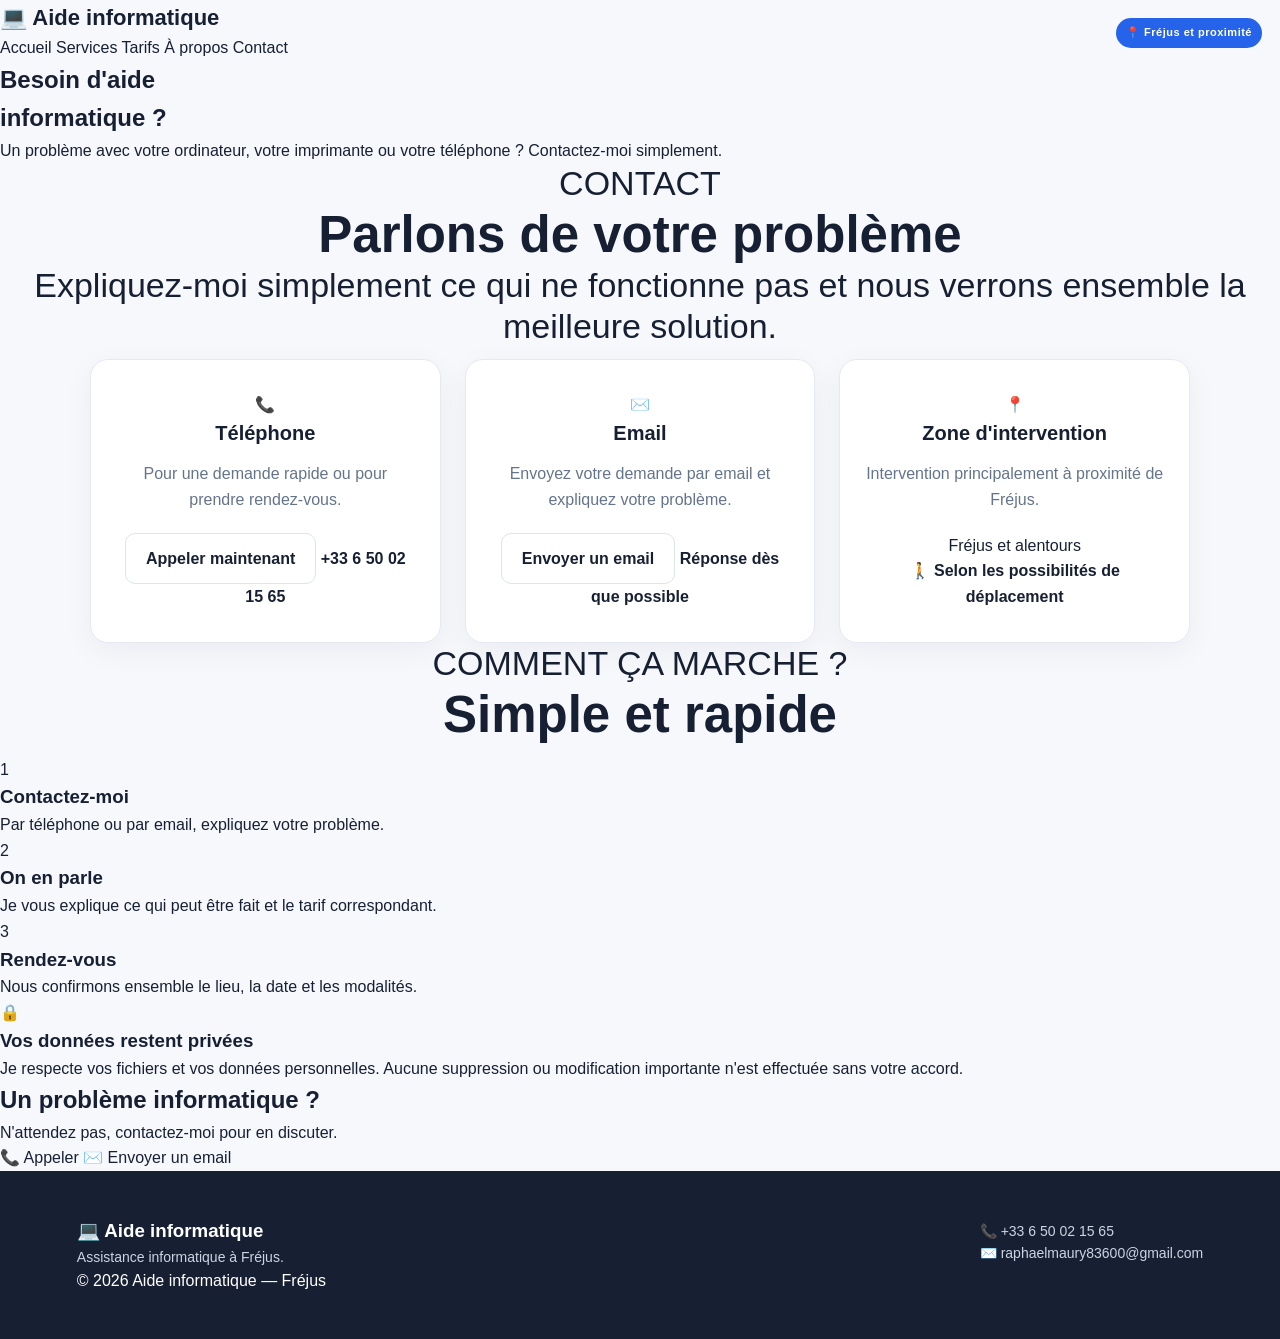
==== commit a6386cae: "Refactor contact page layout and content" ====
--- a/contact.html
+++ b/contact.html
@@ -3,116 +3,342 @@
 <head>
     <meta charset="UTF-8">
     <meta name="viewport" content="width=device-width, initial-scale=1.0">
+
     <title>Contact | Aide informatique à Fréjus</title>
+
     <link rel="stylesheet" href="style.css">
 </head>
 
 <body>
 
-<header>
-    <div class="container nav">
-        <a href="index.html" class="logo">Aide informatique</a>
-
-        <nav>
-            <a href="index.html">Accueil</a>
-            <a href="services.html">Services</a>
-            <a href="tarifs.html">Tarifs</a>
-            <a href="apropos.html">À propos</a>
-            <a href="contact.html" class="active">Contact</a>
-        </nav>
-    </div>
-</header>
-
-<section class="hero">
-    <div class="container">
-        <h1>Besoin d'aide informatique ?</h1>
-        <p>
-            Une question, un problème avec votre ordinateur,
-            votre imprimante ou votre téléphone ?
-        </p>
-    </div>
-</section>
-
-<section class="contact-section">
-    <div class="container">
-
-        <h2>Me contacter</h2>
-
-        <div class="contact-grid">
-
-            <div class="contact-card">
-                <div class="contact-icon">📞</div>
-                <h3>Téléphone</h3>
-                <p>Pour une demande rapide ou pour prendre rendez-vous.</p>
-
-                <a href="tel:+33650021565" class="contact-button">
-                    +33 6 50 02 15 65
-                </a>
+    <!-- HEADER -->
+    <header class="site-header">
+        <div class="container nav">
+
+            <a href="index.html" class="logo">
+                💻 Aide informatique
+            </a>
+
+            <nav>
+                <a href="index.html">Accueil</a>
+                <a href="services.html">Services</a>
+                <a href="tarifs.html">Tarifs</a>
+                <a href="apropos.html">À propos</a>
+                <a href="contact.html" class="active">Contact</a>
+            </nav>
+
+        </div>
+    </header>
+
+
+    <!-- HERO -->
+    <section class="contact-hero">
+
+        <div class="container">
+
+            <div class="contact-hero-content">
+
+                <span class="badge">📍 Fréjus et proximité</span>
+
+                <h1>
+                    Besoin d'aide<br>
+                    <span>informatique ?</span>
+                </h1>
+
+                <p>
+                    Un problème avec votre ordinateur, votre imprimante
+                    ou votre téléphone ? Contactez-moi simplement.
+                </p>
+
             </div>
 
-            <div class="contact-card">
-                <div class="contact-icon">✉️</div>
-                <h3>Email</h3>
-                <p>Vous pouvez m'envoyer votre demande par email.</p>
-
-                <a href="mailto:raphaelmaury83600@gmail.com" class="contact-button">
-                    Envoyer un email
-                </a>
+        </div>
+
+    </section>
+
+
+    <!-- CONTACT -->
+    <main>
+
+        <section class="contact-section">
+
+            <div class="container">
+
+                <div class="section-title">
+
+                    <span>CONTACT</span>
+
+                    <h2>
+                        Parlons de votre problème
+                    </h2>
+
+                    <p>
+                        Expliquez-moi simplement ce qui ne fonctionne pas
+                        et nous verrons ensemble la meilleure solution.
+                    </p>
+
+                </div>
+
+
+                <!-- CARTES -->
+                <div class="contact-grid">
+
+
+                    <!-- TELEPHONE -->
+                    <div class="contact-card">
+
+                        <div class="contact-icon">
+                            📞
+                        </div>
+
+                        <h3>Téléphone</h3>
+
+                        <p>
+                            Pour une demande rapide ou pour prendre
+                            rendez-vous.
+                        </p>
+
+                        <a
+                            href="tel:+33650021565"
+                            class="contact-button"
+                        >
+                            Appeler maintenant
+                        </a>
+
+                        <strong>
+                            +33 6 50 02 15 65
+                        </strong>
+
+                    </div>
+
+
+                    <!-- EMAIL -->
+                    <div class="contact-card featured">
+
+                        <div class="contact-icon">
+                            ✉️
+                        </div>
+
+                        <h3>Email</h3>
+
+                        <p>
+                            Envoyez votre demande par email et expliquez
+                            votre problème.
+                        </p>
+
+                        <a
+                            href="mailto:raphaelmaury83600@gmail.com"
+                            class="contact-button"
+                        >
+                            Envoyer un email
+                        </a>
+
+                        <strong>
+                            Réponse dès que possible
+                        </strong>
+
+                    </div>
+
+
+                    <!-- ZONE -->
+                    <div class="contact-card">
+
+                        <div class="contact-icon">
+                            📍
+                        </div>
+
+                        <h3>Zone d'intervention</h3>
+
+                        <p>
+                            Intervention principalement à proximité
+                            de Fréjus.
+                        </p>
+
+                        <div class="zone-label">
+                            Fréjus et alentours
+                        </div>
+
+                        <strong>
+                            🚶 Selon les possibilités de déplacement
+                        </strong>
+
+                    </div>
+
+                </div>
+
+
+                <!-- COMMENT ÇA MARCHE -->
+                <div class="how-section">
+
+                    <div class="section-title">
+
+                        <span>COMMENT ÇA MARCHE ?</span>
+
+                        <h2>
+                            Simple et rapide
+                        </h2>
+
+                    </div>
+
+
+                    <div class="steps">
+
+
+                        <div class="step">
+
+                            <div class="step-number">
+                                1
+                            </div>
+
+                            <div>
+                                <h3>Contactez-moi</h3>
+
+                                <p>
+                                    Par téléphone ou par email,
+                                    expliquez votre problème.
+                                </p>
+                            </div>
+
+                        </div>
+
+
+                        <div class="step">
+
+                            <div class="step-number">
+                                2
+                            </div>
+
+                            <div>
+                                <h3>On en parle</h3>
+
+                                <p>
+                                    Je vous explique ce qui peut être
+                                    fait et le tarif correspondant.
+                                </p>
+                            </div>
+
+                        </div>
+
+
+                        <div class="step">
+
+                            <div class="step-number">
+                                3
+                            </div>
+
+                            <div>
+                                <h3>Rendez-vous</h3>
+
+                                <p>
+                                    Nous confirmons ensemble le lieu,
+                                    la date et les modalités.
+                                </p>
+                            </div>
+
+                        </div>
+
+                    </div>
+
+                </div>
+
+
+                <!-- DONNEES -->
+                <div class="privacy-box">
+
+                    <div class="privacy-icon">
+                        🔒
+                    </div>
+
+                    <div>
+
+                        <h3>
+                            Vos données restent privées
+                        </h3>
+
+                        <p>
+                            Je respecte vos fichiers et vos données
+                            personnelles. Aucune suppression ou
+                            modification importante n'est effectuée
+                            sans votre accord.
+                        </p>
+
+                    </div>
+
+                </div>
+
+
+                <!-- CTA -->
+                <div class="contact-cta">
+
+                    <h2>
+                        Un problème informatique ?
+                    </h2>
+
+                    <p>
+                        N'attendez pas, contactez-moi pour en discuter.
+                    </p>
+
+                    <div class="cta-buttons">
+
+                        <a
+                            href="tel:+33650021565"
+                            class="cta-phone"
+                        >
+                            📞 Appeler
+                        </a>
+
+                        <a
+                            href="mailto:raphaelmaury83600@gmail.com"
+                            class="cta-email"
+                        >
+                            ✉️ Envoyer un email
+                        </a>
+
+                    </div>
+
+                </div>
+
             </div>
 
-            <div class="contact-card">
-                <div class="contact-icon">📍</div>
-                <h3>Zone d'intervention</h3>
+        </section>
+
+    </main>
+
+
+    <!-- FOOTER -->
+    <footer class="site-footer">
+
+        <div class="container footer-content">
+
+            <div>
+                <h3>💻 Aide informatique</h3>
+
                 <p>
-                    Fréjus et proximité, dans un secteur accessible
-                    à pied ou selon les possibilités de déplacement.
+                    Assistance informatique à Fréjus.
                 </p>
             </div>
 
+            <div>
+                <p>
+                    📞 +33 6 50 02 15 65
+                </p>
+
+                <p>
+                    ✉️ raphaelmaury83600@gmail.com
+                </p>
+            </div>
+
         </div>
 
-        <div class="contact-info">
-            <h2>Comment ça fonctionne ?</h2>
-
-            <div class="steps">
-                <div>
-                    <strong>1. Contact</strong>
-                    <p>Vous me contactez par téléphone ou par email.</p>
-                </div>
-
-                <div>
-                    <strong>2. Demande</strong>
-                    <p>Vous expliquez votre problème informatique.</p>
-                </div>
-
-                <div>
-                    <strong>3. Rendez-vous</strong>
-                    <p>
-                        Nous confirmons ensemble les modalités
-                        et le rendez-vous.
-                    </p>
-                </div>
-            </div>
+        <div class="footer-bottom">
+
+            <p>
+                © 2026 Aide informatique — Fréjus
+            </p>
+
         </div>
 
-        <div class="privacy-box">
-            <h3>🔒 Respect de vos données</h3>
-            <p>
-                Je respecte vos fichiers et vos données personnelles.
-                Aucune suppression ou modification importante
-                n'est effectuée sans votre accord.
-            </p>
-        </div>
-
-    </div>
-</section>
-
-<footer>
-    <div class="container">
-        <p>© 2026 Aide informatique — Fréjus</p>
-        <p>📞 +33 6 50 02 15 65</p>
-    </div>
-</footer>
+    </footer>
 
 </body>
 </html>
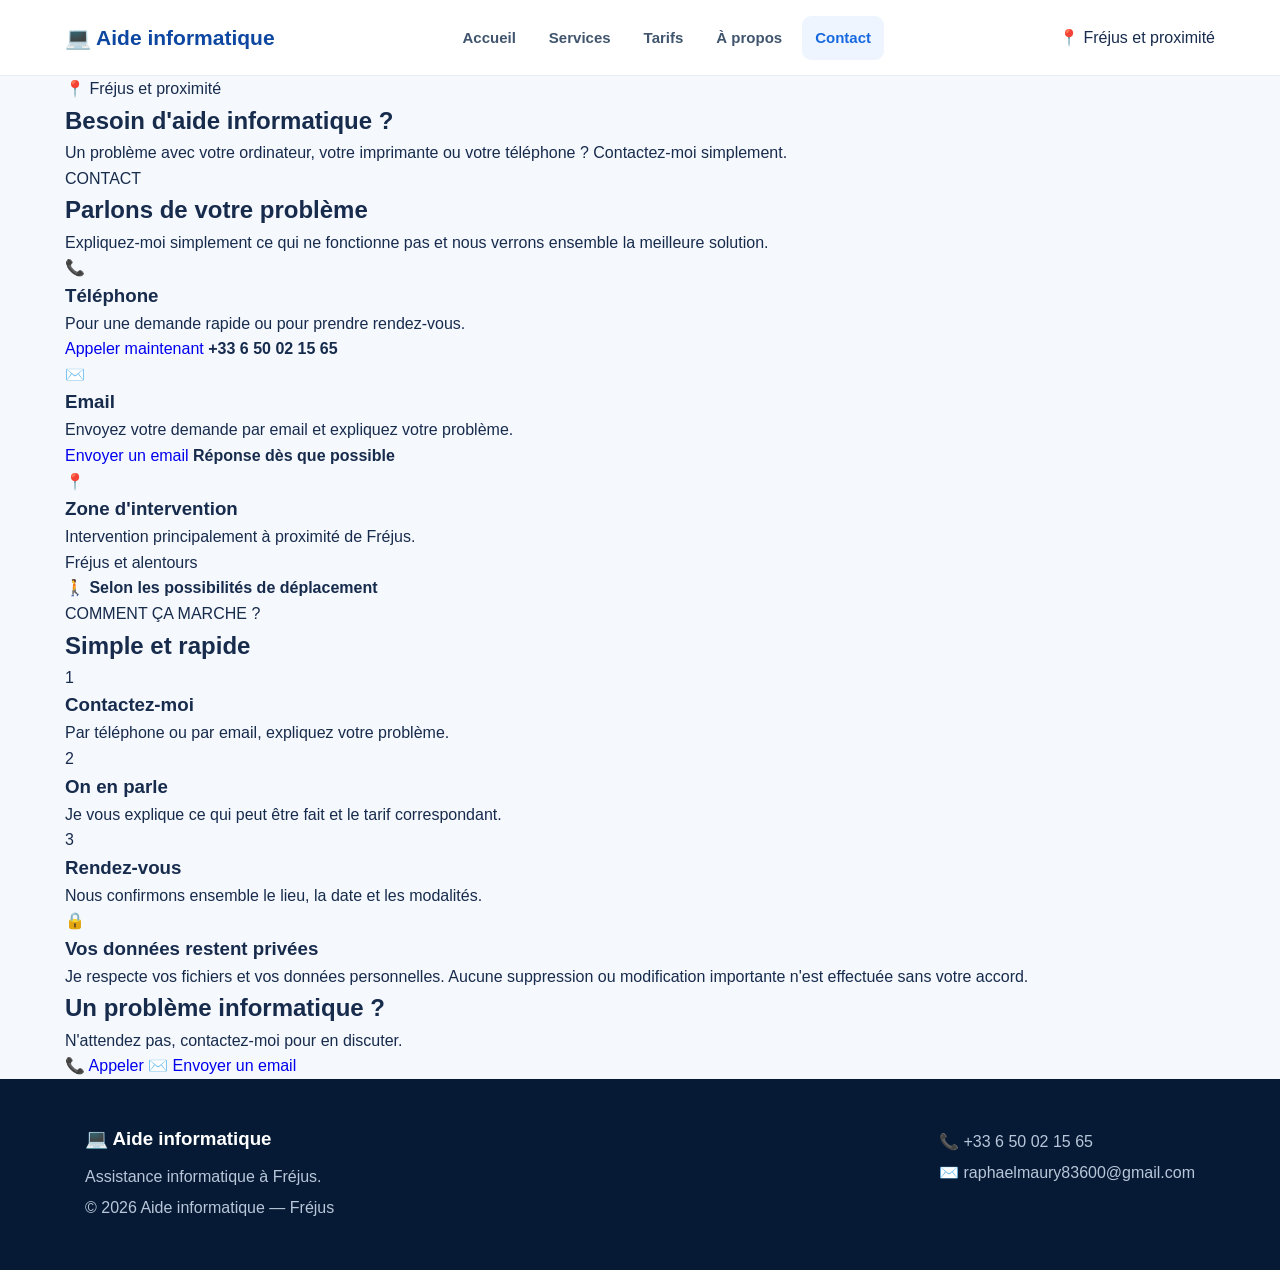
==== commit 86a727ab: "Update contact.html" ====
--- a/contact.html
+++ b/contact.html
@@ -1,5 +1,6 @@
 <!DOCTYPE html>
 <html lang="fr">
+
 <head>
     <meta charset="UTF-8">
     <meta name="viewport" content="width=device-width, initial-scale=1.0">
@@ -11,8 +12,10 @@
 
 <body>
 
-    <!-- HEADER -->
+    <!-- ================= HEADER ================= -->
+
     <header class="site-header">
+
         <div class="container nav">
 
             <a href="index.html" class="logo">
@@ -27,21 +30,29 @@
                 <a href="contact.html" class="active">Contact</a>
             </nav>
 
+            <div class="header-location">
+                📍 Fréjus et proximité
+            </div>
+
         </div>
+
     </header>
 
 
-    <!-- HERO -->
-    <section class="contact-hero">
+    <!-- ================= HERO ================= -->
+
+    <section class="contact-page-hero">
 
         <div class="container">
 
-            <div class="contact-hero-content">
-
-                <span class="badge">📍 Fréjus et proximité</span>
+            <div class="contact-hero-text">
+
+                <div class="contact-badge">
+                    📍 Fréjus et proximité
+                </div>
 
                 <h1>
-                    Besoin d'aide<br>
+                    Besoin d'aide
                     <span>informatique ?</span>
                 </h1>
 
@@ -57,268 +68,299 @@
     </section>
 
 
-    <!-- CONTACT -->
-    <main>
-
-        <section class="contact-section">
-
-            <div class="container">
-
-                <div class="section-title">
-
-                    <span>CONTACT</span>
+    <!-- ================= CONTACT ================= -->
+
+    <main class="contact-page">
+
+        <div class="container">
+
+            <div class="contact-title">
+
+                <span>CONTACT</span>
+
+                <h2>
+                    Parlons de votre problème
+                </h2>
+
+                <p>
+                    Expliquez-moi simplement ce qui ne fonctionne pas
+                    et nous verrons ensemble la meilleure solution.
+                </p>
+
+            </div>
+
+
+            <!-- ================= CARTES ================= -->
+
+            <div class="contact-cards">
+
+
+                <!-- TELEPHONE -->
+
+                <div class="contact-box">
+
+                    <div class="contact-box-icon">
+                        📞
+                    </div>
+
+                    <h3>
+                        Téléphone
+                    </h3>
+
+                    <p>
+                        Pour une demande rapide ou pour prendre
+                        rendez-vous.
+                    </p>
+
+                    <a
+                        href="tel:+33650021565"
+                        class="contact-btn"
+                    >
+                        Appeler maintenant
+                    </a>
+
+                    <strong>
+                        +33 6 50 02 15 65
+                    </strong>
+
+                </div>
+
+
+                <!-- EMAIL -->
+
+                <div class="contact-box contact-box-main">
+
+                    <div class="contact-box-icon">
+                        ✉️
+                    </div>
+
+                    <h3>
+                        Email
+                    </h3>
+
+                    <p>
+                        Envoyez votre demande par email et expliquez
+                        votre problème.
+                    </p>
+
+                    <a
+                        href="mailto:raphaelmaury83600@gmail.com"
+                        class="contact-btn"
+                    >
+                        Envoyer un email
+                    </a>
+
+                    <strong>
+                        Réponse dès que possible
+                    </strong>
+
+                </div>
+
+
+                <!-- ZONE -->
+
+                <div class="contact-box">
+
+                    <div class="contact-box-icon">
+                        📍
+                    </div>
+
+                    <h3>
+                        Zone d'intervention
+                    </h3>
+
+                    <p>
+                        Intervention principalement à proximité
+                        de Fréjus.
+                    </p>
+
+                    <div class="contact-zone">
+                        Fréjus et alentours
+                    </div>
+
+                    <strong>
+                        🚶 Selon les possibilités de déplacement
+                    </strong>
+
+                </div>
+
+            </div>
+
+
+            <!-- ================= ETAPES ================= -->
+
+            <section class="contact-steps-section">
+
+                <div class="contact-title">
+
+                    <span>COMMENT ÇA MARCHE ?</span>
 
                     <h2>
-                        Parlons de votre problème
+                        Simple et rapide
                     </h2>
 
+                </div>
+
+
+                <div class="contact-steps">
+
+
+                    <div class="contact-step">
+
+                        <div class="step-circle">
+                            1
+                        </div>
+
+                        <div class="step-content">
+
+                            <h3>
+                                Contactez-moi
+                            </h3>
+
+                            <p>
+                                Par téléphone ou par email,
+                                expliquez votre problème.
+                            </p>
+
+                        </div>
+
+                    </div>
+
+
+                    <div class="contact-step">
+
+                        <div class="step-circle">
+                            2
+                        </div>
+
+                        <div class="step-content">
+
+                            <h3>
+                                On en parle
+                            </h3>
+
+                            <p>
+                                Je vous explique ce qui peut être fait
+                                et le tarif correspondant.
+                            </p>
+
+                        </div>
+
+                    </div>
+
+
+                    <div class="contact-step">
+
+                        <div class="step-circle">
+                            3
+                        </div>
+
+                        <div class="step-content">
+
+                            <h3>
+                                Rendez-vous
+                            </h3>
+
+                            <p>
+                                Nous confirmons ensemble le lieu,
+                                la date et les modalités.
+                            </p>
+
+                        </div>
+
+                    </div>
+
+                </div>
+
+            </section>
+
+
+            <!-- ================= DONNEES ================= -->
+
+            <div class="contact-privacy">
+
+                <div class="privacy-symbol">
+                    🔒
+                </div>
+
+                <div>
+
+                    <h3>
+                        Vos données restent privées
+                    </h3>
+
                     <p>
-                        Expliquez-moi simplement ce qui ne fonctionne pas
-                        et nous verrons ensemble la meilleure solution.
+                        Je respecte vos fichiers et vos données
+                        personnelles. Aucune suppression ou modification
+                        importante n'est effectuée sans votre accord.
                     </p>
 
                 </div>
 
-
-                <!-- CARTES -->
-                <div class="contact-grid">
-
-
-                    <!-- TELEPHONE -->
-                    <div class="contact-card">
-
-                        <div class="contact-icon">
-                            📞
-                        </div>
-
-                        <h3>Téléphone</h3>
-
-                        <p>
-                            Pour une demande rapide ou pour prendre
-                            rendez-vous.
-                        </p>
-
-                        <a
-                            href="tel:+33650021565"
-                            class="contact-button"
-                        >
-                            Appeler maintenant
-                        </a>
-
-                        <strong>
-                            +33 6 50 02 15 65
-                        </strong>
-
-                    </div>
-
-
-                    <!-- EMAIL -->
-                    <div class="contact-card featured">
-
-                        <div class="contact-icon">
-                            ✉️
-                        </div>
-
-                        <h3>Email</h3>
-
-                        <p>
-                            Envoyez votre demande par email et expliquez
-                            votre problème.
-                        </p>
-
-                        <a
-                            href="mailto:raphaelmaury83600@gmail.com"
-                            class="contact-button"
-                        >
-                            Envoyer un email
-                        </a>
-
-                        <strong>
-                            Réponse dès que possible
-                        </strong>
-
-                    </div>
-
-
-                    <!-- ZONE -->
-                    <div class="contact-card">
-
-                        <div class="contact-icon">
-                            📍
-                        </div>
-
-                        <h3>Zone d'intervention</h3>
-
-                        <p>
-                            Intervention principalement à proximité
-                            de Fréjus.
-                        </p>
-
-                        <div class="zone-label">
-                            Fréjus et alentours
-                        </div>
-
-                        <strong>
-                            🚶 Selon les possibilités de déplacement
-                        </strong>
-
-                    </div>
-
-                </div>
-
-
-                <!-- COMMENT ÇA MARCHE -->
-                <div class="how-section">
-
-                    <div class="section-title">
-
-                        <span>COMMENT ÇA MARCHE ?</span>
-
-                        <h2>
-                            Simple et rapide
-                        </h2>
-
-                    </div>
-
-
-                    <div class="steps">
-
-
-                        <div class="step">
-
-                            <div class="step-number">
-                                1
-                            </div>
-
-                            <div>
-                                <h3>Contactez-moi</h3>
-
-                                <p>
-                                    Par téléphone ou par email,
-                                    expliquez votre problème.
-                                </p>
-                            </div>
-
-                        </div>
-
-
-                        <div class="step">
-
-                            <div class="step-number">
-                                2
-                            </div>
-
-                            <div>
-                                <h3>On en parle</h3>
-
-                                <p>
-                                    Je vous explique ce qui peut être
-                                    fait et le tarif correspondant.
-                                </p>
-                            </div>
-
-                        </div>
-
-
-                        <div class="step">
-
-                            <div class="step-number">
-                                3
-                            </div>
-
-                            <div>
-                                <h3>Rendez-vous</h3>
-
-                                <p>
-                                    Nous confirmons ensemble le lieu,
-                                    la date et les modalités.
-                                </p>
-                            </div>
-
-                        </div>
-
-                    </div>
-
-                </div>
-
-
-                <!-- DONNEES -->
-                <div class="privacy-box">
-
-                    <div class="privacy-icon">
-                        🔒
-                    </div>
-
-                    <div>
-
-                        <h3>
-                            Vos données restent privées
-                        </h3>
-
-                        <p>
-                            Je respecte vos fichiers et vos données
-                            personnelles. Aucune suppression ou
-                            modification importante n'est effectuée
-                            sans votre accord.
-                        </p>
-
-                    </div>
-
-                </div>
-
-
-                <!-- CTA -->
-                <div class="contact-cta">
-
-                    <h2>
-                        Un problème informatique ?
-                    </h2>
-
-                    <p>
-                        N'attendez pas, contactez-moi pour en discuter.
-                    </p>
-
-                    <div class="cta-buttons">
-
-                        <a
-                            href="tel:+33650021565"
-                            class="cta-phone"
-                        >
-                            📞 Appeler
-                        </a>
-
-                        <a
-                            href="mailto:raphaelmaury83600@gmail.com"
-                            class="cta-email"
-                        >
-                            ✉️ Envoyer un email
-                        </a>
-
-                    </div>
-
-                </div>
-
-            </div>
-
-        </section>
+            </div>
+
+
+            <!-- ================= CTA ================= -->
+
+            <section class="contact-final">
+
+                <h2>
+                    Un problème informatique ?
+                </h2>
+
+                <p>
+                    N'attendez pas, contactez-moi pour en discuter.
+                </p>
+
+                <div class="contact-final-buttons">
+
+                    <a
+                        href="tel:+33650021565"
+                        class="final-phone"
+                    >
+                        📞 Appeler
+                    </a>
+
+                    <a
+                        href="mailto:raphaelmaury83600@gmail.com"
+                        class="final-email"
+                    >
+                        ✉️ Envoyer un email
+                    </a>
+
+                </div>
+
+            </section>
+
+        </div>
 
     </main>
 
 
-    <!-- FOOTER -->
+    <!-- ================= FOOTER ================= -->
+
     <footer class="site-footer">
 
         <div class="container footer-content">
 
-            <div>
-                <h3>💻 Aide informatique</h3>
+            <div class="footer-left">
+
+                <h3>
+                    💻 Aide informatique
+                </h3>
 
                 <p>
                     Assistance informatique à Fréjus.
                 </p>
-            </div>
-
-            <div>
+
+                <p>
+                    © 2026 Aide informatique — Fréjus
+                </p>
+
+            </div>
+
+            <div class="footer-right">
+
                 <p>
                     📞 +33 6 50 02 15 65
                 </p>
@@ -326,15 +368,8 @@
                 <p>
                     ✉️ raphaelmaury83600@gmail.com
                 </p>
-            </div>
-
-        </div>
-
-        <div class="footer-bottom">
-
-            <p>
-                © 2026 Aide informatique — Fréjus
-            </p>
+
+            </div>
 
         </div>
 
--- a/style.css
+++ b/style.css
@@ -1,11 +1,11 @@
-/* ========================================
-   AIDE INFORMATIQUE
-   CSS COMPLET
-======================================== */
-
-/* ========================================
+/* =========================================================
+   AIDE INFORMATIQUE - STYLE.CSS COMPLET
+   ========================================================= */
+
+
+/* =========================================================
    RESET
-======================================== */
+   ========================================================= */
 
 * {
     margin: 0;
@@ -19,760 +19,959 @@
 
 body {
     font-family: Arial, Helvetica, sans-serif;
-    background: #f6f8fc;
-    color: #172033;
+    background: #f5f8fc;
+    color: #172b4d;
     line-height: 1.6;
 }
 
 a {
     text-decoration: none;
-    color: inherit;
-}
-
-ul {
-    list-style: none;
 }
 
 img {
     max-width: 100%;
-}
-
-
-/* ========================================
-   HEADER / NAVIGATION
-======================================== */
-
-.navbar {
+    display: block;
+}
+
+.container {
+    width: min(1150px, 92%);
+    margin: 0 auto;
+}
+
+
+/* =========================================================
+   HEADER
+   ========================================================= */
+
+.site-header,
+header {
+    background: #ffffff;
+    border-bottom: 1px solid #e7edf4;
     position: sticky;
     top: 0;
     z-index: 1000;
-
+}
+
+.nav {
+    min-height: 75px;
     display: flex;
     align-items: center;
     justify-content: space-between;
-
-    min-height: 72px;
-    padding: 0 6%;
-
-    background: rgba(255, 255, 255, 0.96);
-    border-bottom: 1px solid #e5eaf1;
-
-    box-shadow: 0 4px 20px rgba(15, 23, 42, 0.06);
+    gap: 25px;
 }
 
 .logo {
-    font-size: 22px;
+    color: #0d47a1;
+    font-size: 21px;
     font-weight: 800;
-    color: #172033;
     white-space: nowrap;
 }
 
-.logo span {
-    color: #2563eb;
-}
-
-.menu {
+nav {
     display: flex;
     align-items: center;
-    gap: 8px;
-}
-
-.menu a {
-    display: block;
-    padding: 10px 14px;
-
-    color: #475569;
+    justify-content: flex-end;
+    gap: 7px;
+    flex-wrap: wrap;
+}
+
+nav a {
+    color: #40556d;
     font-size: 15px;
     font-weight: 600;
-
-    border-radius: 8px;
-
-    transition: 0.25s ease;
-}
-
-.menu a:hover {
-    color: #2563eb;
-    background: #eff6ff;
-}
-
-.menu a.active {
-    color: #2563eb;
-    background: #eff6ff;
-}
-
-
-/* ========================================
-   HERO
-======================================== */
+    padding: 10px 13px;
+    border-radius: 9px;
+    transition: 0.2s ease;
+}
+
+nav a:hover {
+    color: #1769e0;
+    background: #eef5ff;
+}
+
+nav a.active {
+    color: #1769e0;
+    background: #eef5ff;
+    font-weight: 800;
+}
+
+
+/* =========================================================
+   BOUTONS GENERAUX
+   ========================================================= */
+
+.btn {
+    display: inline-block;
+    padding: 13px 23px;
+    border-radius: 10px;
+    font-weight: 700;
+    border: none;
+    cursor: pointer;
+    transition: 0.2s ease;
+}
+
+.btn:hover {
+    transform: translateY(-2px);
+}
+
+.btn-primary {
+    background: #1769e0;
+    color: white;
+}
+
+.btn-primary:hover {
+    background: #0d4fa8;
+}
+
+.btn-secondary {
+    background: #ffd43b;
+    color: #172b4d;
+}
+
+.btn-secondary:hover {
+    background: #f5c400;
+}
+
+
+/* =========================================================
+   HERO - ACCUEIL
+   ========================================================= */
 
 .hero {
+    background:
+        linear-gradient(135deg, #071a35, #0d47a1);
+    color: white;
+    padding: 90px 20px;
     position: relative;
-
-    padding: 110px 20px;
-
-    background:
-        radial-gradient(circle at top right, #dbeafe 0, transparent 35%),
-        linear-gradient(135deg, #eff6ff 0%, #ffffff 55%, #f8fafc 100%);
-
     overflow: hidden;
 }
 
 .hero::before {
     content: "";
-
     position: absolute;
-    width: 300px;
-    height: 300px;
-
-    right: -120px;
+    width: 420px;
+    height: 420px;
+    border: 55px solid rgba(255, 255, 255, 0.04);
+    border-radius: 50%;
+    right: -140px;
+    top: -180px;
+}
+
+.hero::after {
+    content: "";
+    position: absolute;
+    width: 250px;
+    height: 250px;
+    border: 35px solid rgba(255, 212, 59, 0.08);
+    border-radius: 50%;
+    left: -100px;
+    bottom: -120px;
+}
+
+.hero .container {
+    position: relative;
+    z-index: 2;
+}
+
+.hero h1 {
+    max-width: 800px;
+    font-size: 54px;
+    line-height: 1.1;
+    margin-bottom: 22px;
+}
+
+.hero h1 span {
+    color: #ffd43b;
+}
+
+.hero p {
+    max-width: 700px;
+    color: #dce8f8;
+    font-size: 19px;
+    line-height: 1.7;
+    margin-bottom: 30px;
+}
+
+.hero-buttons {
+    display: flex;
+    gap: 14px;
+    flex-wrap: wrap;
+}
+
+
+/* =========================================================
+   HERO CONTACT
+   ========================================================= */
+
+.contact-hero {
+    padding: 100px 20px;
+    background:
+        linear-gradient(135deg, #071a35, #0d47a1);
+    color: white;
+    position: relative;
+    overflow: hidden;
+}
+
+.contact-hero::before {
+    content: "";
+    position: absolute;
+    width: 350px;
+    height: 350px;
+    border-radius: 50%;
+    border: 50px solid rgba(255, 255, 255, 0.05);
+    right: -100px;
     top: -120px;
-
-    background: #bfdbfe;
-    border-radius: 50%;
-    opacity: 0.35;
-}
-
-.hero-content {
+}
+
+.contact-hero-content {
+    max-width: 750px;
     position: relative;
-    z-index: 1;
-
-    max-width: 850px;
-    margin: 0 auto;
-
+    z-index: 2;
+}
+
+.badge {
+    display: inline-block;
+    padding: 9px 16px;
+    border-radius: 30px;
+    background: rgba(255, 255, 255, 0.12);
+    border: 1px solid rgba(255, 255, 255, 0.2);
+    font-size: 14px;
+    margin-bottom: 20px;
+}
+
+.contact-hero h1 {
+    font-size: 52px;
+    line-height: 1.1;
+    margin-bottom: 25px;
+}
+
+.contact-hero h1 span {
+    color: #ffd43b;
+}
+
+.contact-hero p {
+    font-size: 19px;
+    line-height: 1.7;
+    max-width: 650px;
+    color: #dce8f8;
+}
+
+
+/* =========================================================
+   SECTIONS
+   ========================================================= */
+
+section {
+    width: 100%;
+}
+
+.section {
+    padding: 85px 20px;
+}
+
+.section-title {
     text-align: center;
-}
-
-.surtitle {
-    margin-bottom: 15px;
-
-    color: #2563eb;
+    max-width: 700px;
+    margin: 0 auto 50px;
+}
+
+.section-title > span {
+    color: #1769e0;
     font-size: 13px;
     font-weight: 800;
     letter-spacing: 2px;
 }
 
-.hero h1 {
-    margin-bottom: 22px;
-
-    font-size: clamp(36px, 6vw, 62px);
-    line-height: 1.1;
-    letter-spacing: -1.5px;
-}
-
-.hero-text {
-    max-width: 700px;
-    margin: 0 auto;
-
-    color: #64748b;
-    font-size: 18px;
-}
-
-
-/* ========================================
-   BOUTONS
-======================================== */
-
-.buttons {
-    display: flex;
-    justify-content: center;
-    flex-wrap: wrap;
-    gap: 14px;
-
-    margin-top: 32px;
-}
-
-.button {
-    display: inline-flex;
-    align-items: center;
-    justify-content: center;
-
-    min-height: 48px;
-    padding: 12px 24px;
-
-    border-radius: 10px;
-
-    background: #2563eb;
-    color: white;
-
-    font-weight: 700;
-
-    box-shadow: 0 8px 20px rgba(37, 99, 235, 0.22);
-
-    transition:
-        transform 0.2s ease,
-        background 0.2s ease,
-        box-shadow 0.2s ease;
-}
-
-.button:hover {
-    background: #1d4ed8;
-    transform: translateY(-2px);
-    box-shadow: 0 12px 25px rgba(37, 99, 235, 0.28);
-}
-
-
-/* ========================================
-   SECTIONS
-======================================== */
-
-.section {
-    padding: 80px 6%;
-}
-
-.section-title {
-    margin-bottom: 12px;
-
-    text-align: center;
-
-    font-size: 34px;
+.section-title h2 {
+    color: #102a43;
+    font-size: 36px;
     line-height: 1.2;
-}
-
-.section-intro {
-    max-width: 650px;
-    margin: 0 auto 45px;
-
-    text-align: center;
-    color: #64748b;
-}
-
-
-/* ========================================
-   SERVICES
-======================================== */
+    margin: 10px 0 15px;
+}
+
+.section-title p {
+    color: #687b8f;
+    line-height: 1.7;
+}
+
+
+/* =========================================================
+   CARTES SERVICES
+   ========================================================= */
+
+.services {
+    padding: 85px 20px;
+    background: #ffffff;
+}
 
 .services-grid {
     display: grid;
     grid-template-columns: repeat(3, 1fr);
-
-    gap: 24px;
-
-    max-width: 1150px;
-    margin: 0 auto;
+    gap: 25px;
 }
 
 .service-card {
+    background: white;
+    border: 1px solid #e5ebf2;
+    border-radius: 18px;
     padding: 30px;
-
-    background: white;
-
-    border: 1px solid #e8edf4;
-    border-radius: 18px;
-
-    box-shadow: 0 8px 30px rgba(15, 23, 42, 0.05);
-
-    transition:
-        transform 0.25s ease,
-        box-shadow 0.25s ease,
-        border-color 0.25s ease;
+    box-shadow: 0 8px 25px rgba(17, 42, 70, 0.06);
+    transition: 0.25s ease;
 }
 
 .service-card:hover {
-    transform: translateY(-6px);
-
-    border-color: #bfdbfe;
-
-    box-shadow: 0 15px 35px rgba(15, 23, 42, 0.10);
-}
-
-.service-card .icon,
-.icon {
+    transform: translateY(-7px);
+    box-shadow: 0 18px 40px rgba(17, 42, 70, 0.12);
+}
+
+.service-icon {
+    width: 62px;
+    height: 62px;
     display: flex;
     align-items: center;
     justify-content: center;
-
-    width: 58px;
-    height: 58px;
-
+    border-radius: 16px;
+    background: #eaf2ff;
+    font-size: 29px;
     margin-bottom: 20px;
-
-    background: #eff6ff;
-    border-radius: 14px;
-
+}
+
+.service-card h3 {
+    color: #102a43;
+    font-size: 21px;
+    margin-bottom: 10px;
+}
+
+.service-card p {
+    color: #687b8f;
+    line-height: 1.6;
+}
+
+
+/* =========================================================
+   LISTES
+   ========================================================= */
+
+.service-list {
+    list-style: none;
+    margin-top: 15px;
+}
+
+.service-list li {
+    color: #52677d;
+    margin: 8px 0;
+    padding-left: 22px;
+    position: relative;
+}
+
+.service-list li::before {
+    content: "✓";
+    position: absolute;
+    left: 0;
+    color: #1769e0;
+    font-weight: 800;
+}
+
+
+/* =========================================================
+   CATEGORIES SERVICES
+   ========================================================= */
+
+.service-category {
+    margin-bottom: 65px;
+}
+
+.service-category-title {
+    display: flex;
+    align-items: center;
+    gap: 12px;
+    margin-bottom: 25px;
+}
+
+.service-category-title h2 {
+    color: #102a43;
+    font-size: 29px;
+}
+
+.service-category-title span {
     font-size: 28px;
 }
 
-.service-card h3 {
-    margin-bottom: 10px;
-    font-size: 20px;
-}
-
-.service-card p {
-    color: #64748b;
-}
-
-
-/* ========================================
+
+/* =========================================================
    TARIFS
-======================================== */
+   ========================================================= */
+
+.pricing {
+    padding: 85px 20px;
+    background: #f5f8fc;
+}
 
 .pricing-grid {
     display: grid;
     grid-template-columns: repeat(3, 1fr);
-
-    gap: 24px;
-
-    max-width: 1150px;
-    margin: 0 auto;
+    gap: 25px;
 }
 
 .price-card {
+    background: white;
+    border: 1px solid #e5ebf2;
+    border-radius: 20px;
+    padding: 30px;
+    box-shadow: 0 8px 25px rgba(17, 42, 70, 0.06);
     position: relative;
-
-    padding: 32px 28px;
-
-    background: white;
-
-    border: 1px solid #e5eaf1;
-    border-radius: 20px;
-
-    box-shadow: 0 8px 30px rgba(15, 23, 42, 0.05);
-
-    transition:
-        transform 0.25s ease,
-        box-shadow 0.25s ease;
+    transition: 0.25s ease;
 }
 
 .price-card:hover {
     transform: translateY(-6px);
-    box-shadow: 0 16px 40px rgba(15, 23, 42, 0.10);
-}
-
-.price-card .icon {
-    margin-bottom: 18px;
-}
-
-.price-card h3 {
-    margin-bottom: 12px;
-    font-size: 21px;
-}
-
-.price {
-    margin: 8px 0 12px;
-
-    color: #2563eb;
-
-    font-size: 38px;
-    font-weight: 800;
-    line-height: 1;
-}
-
-.price span {
-    color: #64748b;
-    font-size: 16px;
-    font-weight: 600;
-}
-
-.price-info {
-    min-height: 70px;
-
-    color: #64748b;
-    font-size: 15px;
-}
-
-.price-card ul {
-    margin-top: 20px;
-}
-
-.price-card li {
-    padding: 7px 0;
-
-    color: #475569;
-    font-size: 14px;
-
-    border-bottom: 1px solid #f1f5f9;
-}
-
-.price-card li:last-child {
-    border-bottom: none;
-}
-
-
-/* CARTE POPULAIRE */
+    box-shadow: 0 18px 40px rgba(17, 42, 70, 0.12);
+}
 
 .price-card.featured {
-    border: 2px solid #2563eb;
-
-    transform: translateY(-5px);
-}
-
-.price-card.featured:hover {
-    transform: translateY(-10px);
-}
-
-.badge {
+    border: 2px solid #1769e0;
+}
+
+.popular {
     position: absolute;
-    top: 18px;
-    right: 18px;
-
-    padding: 6px 10px;
-
-    background: #2563eb;
+    top: -13px;
+    left: 50%;
+    transform: translateX(-50%);
+    background: #1769e0;
     color: white;
-
+    padding: 6px 15px;
     border-radius: 20px;
-
     font-size: 11px;
     font-weight: 800;
-    letter-spacing: 0.5px;
-}
-
-
-/* ========================================
+    letter-spacing: 1px;
+}
+
+.price-card h3 {
+    color: #102a43;
+    font-size: 21px;
+    margin-bottom: 10px;
+}
+
+.price {
+    color: #1769e0;
+    font-size: 36px;
+    font-weight: 900;
+    margin: 15px 0;
+}
+
+.price small {
+    color: #687b8f;
+    font-size: 14px;
+    font-weight: 500;
+}
+
+.price-card p {
+    color: #687b8f;
+    line-height: 1.6;
+}
+
+
+/* =========================================================
+   PAIEMENT
+   ========================================================= */
+
+.payment-section {
+    padding: 60px 20px;
+    background: white;
+}
+
+.payment-box {
+    max-width: 900px;
+    margin: 0 auto;
+    background: #f5f8fc;
+    border: 1px solid #e1e9f2;
+    border-radius: 20px;
+    padding: 35px;
+    text-align: center;
+}
+
+.payment-box h2 {
+    color: #102a43;
+    margin-bottom: 25px;
+}
+
+.payment-options {
+    display: flex;
+    justify-content: center;
+    gap: 15px;
+    flex-wrap: wrap;
+}
+
+.payment-option {
+    background: white;
+    padding: 15px 22px;
+    border-radius: 12px;
+    border: 1px solid #e2e9f1;
+    color: #40556d;
+    font-weight: 700;
+}
+
+.payment-note {
+    margin-top: 20px;
+    color: #687b8f;
+    font-size: 14px;
+}
+
+
+/* =========================================================
+   CONTACT
+   ========================================================= */
+
+.contact-section {
+    padding: 85px 20px;
+    background: #f5f8fc;
+}
+
+.contact-grid {
+    display: grid;
+    grid-template-columns: repeat(3, 1fr);
+    gap: 25px;
+    margin-bottom: 90px;
+}
+
+.contact-card {
+    background: white;
+    padding: 35px 28px;
+    border-radius: 20px;
+    text-align: center;
+    box-shadow: 0 10px 35px rgba(17, 42, 70, 0.08);
+    border: 1px solid #e8eef5;
+    transition: transform 0.25s ease, box-shadow 0.25s ease;
+}
+
+.contact-card:hover {
+    transform: translateY(-7px);
+    box-shadow: 0 18px 45px rgba(17, 42, 70, 0.13);
+}
+
+.contact-card.featured {
+    border: 2px solid #1769e0;
+    position: relative;
+}
+
+.contact-card.featured::before {
+    content: "RECOMMANDÉ";
+    position: absolute;
+    top: -13px;
+    left: 50%;
+    transform: translateX(-50%);
+    background: #1769e0;
+    color: white;
+    padding: 6px 15px;
+    border-radius: 20px;
+    font-size: 11px;
+    font-weight: 800;
+    letter-spacing: 1px;
+}
+
+.contact-icon {
+    width: 70px;
+    height: 70px;
+    display: flex;
+    align-items: center;
+    justify-content: center;
+    margin: 0 auto 20px;
+    background: #eaf2ff;
+    border-radius: 18px;
+    font-size: 30px;
+}
+
+.contact-card h3 {
+    color: #102a43;
+    font-size: 23px;
+    margin-bottom: 12px;
+}
+
+.contact-card p {
+    color: #687b8f;
+    line-height: 1.6;
+    min-height: 55px;
+}
+
+.contact-card strong {
+    display: block;
+    margin-top: 18px;
+    color: #102a43;
+    font-size: 14px;
+}
+
+.contact-button {
+    display: inline-block;
+    margin-top: 15px;
+    padding: 13px 22px;
+    background: #1769e0;
+    color: white;
+    text-decoration: none;
+    border-radius: 10px;
+    font-weight: 700;
+    transition: 0.2s ease;
+}
+
+.contact-button:hover {
+    background: #0d4fa8;
+    transform: translateY(-2px);
+}
+
+.zone-label {
+    display: inline-block;
+    margin-top: 15px;
+    padding: 10px 15px;
+    background: #eef5ff;
+    color: #1769e0;
+    border-radius: 10px;
+    font-weight: 700;
+}
+
+
+/* =========================================================
+   COMMENT CA MARCHE
+   ========================================================= */
+
+.how-section {
+    margin-bottom: 70px;
+}
+
+.steps {
+    display: grid;
+    grid-template-columns: repeat(3, 1fr);
+    gap: 25px;
+}
+
+.step {
+    display: flex;
+    gap: 18px;
+    background: white;
+    padding: 25px;
+    border-radius: 16px;
+    border: 1px solid #e5ebf2;
+}
+
+.step-number {
+    min-width: 45px;
+    height: 45px;
+    border-radius: 50%;
+    background: #1769e0;
+    color: white;
+    display: flex;
+    align-items: center;
+    justify-content: center;
+    font-size: 20px;
+    font-weight: 800;
+}
+
+.step h3 {
+    margin: 0 0 8px;
+    color: #102a43;
+}
+
+.step p {
+    margin: 0;
+    color: #687b8f;
+    line-height: 1.5;
+}
+
+
+/* =========================================================
+   CONFIDENTIALITE
+   ========================================================= */
+
+.privacy-box {
+    display: flex;
+    align-items: center;
+    gap: 22px;
+    max-width: 900px;
+    margin: 0 auto 70px;
+    padding: 28px;
+    background: white;
+    border-left: 5px solid #1769e0;
+    border-radius: 14px;
+    box-shadow: 0 8px 25px rgba(17, 42, 70, 0.06);
+}
+
+.privacy-icon {
+    font-size: 38px;
+}
+
+.privacy-box h3 {
+    margin: 0 0 8px;
+    color: #102a43;
+}
+
+.privacy-box p {
+    margin: 0;
+    color: #687b8f;
+    line-height: 1.6;
+}
+
+
+/* =========================================================
+   CTA CONTACT
+   ========================================================= */
+
+.contact-cta {
+    text-align: center;
+    padding: 55px 30px;
+    border-radius: 25px;
+    background: linear-gradient(135deg, #0d47a1, #1769e0);
+    color: white;
+    box-shadow: 0 15px 40px rgba(23, 105, 224, 0.2);
+}
+
+.contact-cta h2 {
+    font-size: 34px;
+    margin-bottom: 12px;
+}
+
+.contact-cta p {
+    color: #dce8f8;
+    margin-bottom: 28px;
+}
+
+.cta-buttons {
+    display: flex;
+    justify-content: center;
+    gap: 15px;
+    flex-wrap: wrap;
+}
+
+.cta-phone,
+.cta-email {
+    display: inline-block;
+    padding: 14px 25px;
+    border-radius: 10px;
+    text-decoration: none;
+    font-weight: 700;
+    transition: 0.2s ease;
+}
+
+.cta-phone {
+    background: #ffd43b;
+    color: #102a43;
+}
+
+.cta-email {
+    background: white;
+    color: #1769e0;
+}
+
+.cta-phone:hover,
+.cta-email:hover {
+    transform: translateY(-3px);
+}
+
+
+/* =========================================================
+   A PROPOS
+   ========================================================= */
+
+.about-section {
+    padding: 85px 20px;
+    background: white;
+}
+
+.about-content {
+    display: grid;
+    grid-template-columns: 1fr 1fr;
+    gap: 50px;
+    align-items: center;
+}
+
+.about-text h2 {
+    color: #102a43;
+    font-size: 38px;
+    line-height: 1.2;
+    margin-bottom: 20px;
+}
+
+.about-text p {
+    color: #687b8f;
+    line-height: 1.8;
+    margin-bottom: 15px;
+}
+
+.about-card {
+    background: #f5f8fc;
+    padding: 35px;
+    border-radius: 20px;
+    border: 1px solid #e5ebf2;
+}
+
+.about-card h3 {
+    color: #102a43;
+    margin-bottom: 20px;
+}
+
+.about-item {
+    display: flex;
+    gap: 15px;
+    margin-bottom: 20px;
+}
+
+.about-item-icon {
+    font-size: 25px;
+}
+
+.about-item h4 {
+    color: #102a43;
+    margin-bottom: 4px;
+}
+
+.about-item p {
+    color: #687b8f;
+    font-size: 14px;
+}
+
+
+/* =========================================================
    AVANTAGES
-======================================== */
+   ========================================================= */
+
+.advantages {
+    padding: 80px 20px;
+    background: #f5f8fc;
+}
 
 .advantages-grid {
     display: grid;
     grid-template-columns: repeat(4, 1fr);
-
     gap: 20px;
-
-    max-width: 1150px;
-    margin: 0 auto;
-}
-
-.big-icon {
-    display: flex;
-    align-items: center;
-    justify-content: center;
-
-    width: 65px;
-    height: 65px;
-
-    margin: 0 auto 18px;
-
-    background: #eff6ff;
-    border-radius: 50%;
-
-    font-size: 30px;
-}
-
-.advantages-grid .service-card {
+}
+
+.advantage {
+    background: white;
+    padding: 28px 22px;
     text-align: center;
-}
-
-
-/* ========================================
-   CONTACT
-======================================== */
-
-.contact {
-    background: #eff6ff;
-}
-
-.contact-content {
-    max-width: 850px;
-    margin: 0 auto;
-
+    border-radius: 16px;
+    border: 1px solid #e5ebf2;
+}
+
+.advantage-icon {
+    font-size: 32px;
+    margin-bottom: 12px;
+}
+
+.advantage h3 {
+    color: #102a43;
+    margin-bottom: 8px;
+}
+
+.advantage p {
+    color: #687b8f;
+    font-size: 14px;
+}
+
+
+/* =========================================================
+   BLOCS D'INFORMATION
+   ========================================================= */
+
+.info-box {
+    background: #eef5ff;
+    border-left: 5px solid #1769e0;
+    padding: 25px;
+    border-radius: 12px;
+    margin: 30px 0;
+}
+
+.info-box h3 {
+    color: #102a43;
+    margin-bottom: 8px;
+}
+
+.info-box p {
+    color: #52677d;
+}
+
+
+/* =========================================================
+   FOOTER
+   ========================================================= */
+
+.site-footer,
+footer {
+    background: #071a35;
+    color: white;
+}
+
+.footer-content {
+    display: flex;
+    justify-content: space-between;
+    gap: 30px;
+    padding: 45px 20px;
+}
+
+.footer-content h3 {
+    margin-bottom: 10px;
+}
+
+.footer-content p {
+    color: #b7c7d9;
+    margin: 5px 0;
+}
+
+.footer-bottom {
     text-align: center;
-}
-
-.contact-content h2 {
-    margin-bottom: 18px;
-
-    font-size: 34px;
-}
-
-.contact-content p {
-    margin-bottom: 15px;
-
-    color: #64748b;
-}
-
-.contact-buttons {
-    display: flex;
-    justify-content: center;
-    flex-wrap: wrap;
-    gap: 14px;
-
-    margin-top: 28px;
-}
-
-.contact-button {
-    display: inline-flex;
-    align-items: center;
-    justify-content: center;
-
-    min-height: 48px;
-    padding: 12px 20px;
-
-    background: white;
-
-    border: 1px solid #dbe5f0;
-    border-radius: 10px;
-
-    color: #172033;
-    font-weight: 700;
-
-    transition: 0.2s ease;
-}
-
-.contact-button:hover {
-    color: #2563eb;
-    border-color: #93c5fd;
-    transform: translateY(-2px);
-}
-
-
-/* ========================================
-   CARTES CONTACT
-======================================== */
-
-.contact-grid {
-    display: grid;
-    grid-template-columns: repeat(3, 1fr);
-
-    gap: 24px;
-
-    max-width: 1100px;
-    margin: 0 auto;
-}
-
-.contact-card {
-    padding: 32px 25px;
-
-    background: white;
-
-    border: 1px solid #e5eaf1;
-    border-radius: 18px;
-
+    padding: 18px 20px;
+    border-top: 1px solid rgba(255, 255, 255, 0.1);
+    color: #9fb1c5;
+    font-size: 14px;
+}
+
+
+/* =========================================================
+   PETITS DETAILS
+   ========================================================= */
+
+.text-center {
     text-align: center;
-
-    box-shadow: 0 8px 30px rgba(15, 23, 42, 0.05);
-}
-
-.contact-card .big-icon {
-    margin-top: 0;
-}
-
-.contact-card h3 {
-    margin-bottom: 12px;
-    font-size: 20px;
-}
-
-.contact-card p {
+}
+
+.mt-20 {
+    margin-top: 20px;
+}
+
+.mt-30 {
+    margin-top: 30px;
+}
+
+.mb-20 {
     margin-bottom: 20px;
-    color: #64748b;
-}
-
-
-/* ========================================
-   FORMULAIRE
-======================================== */
-
-.form-container {
-    max-width: 750px;
-    margin: 0 auto;
-
-    padding: 42px;
-
-    background: white;
-
-    border: 1px solid #e5eaf1;
-    border-radius: 20px;
-
-    box-shadow: 0 10px 35px rgba(15, 23, 42, 0.07);
-}
-
-.form-group {
-    margin-bottom: 20px;
-}
-
-.form-group label {
-    display: block;
-
-    margin-bottom: 8px;
-
-    color: #172033;
-    font-size: 14px;
-    font-weight: 700;
-}
-
-.form-group input,
-.form-group select,
-.form-group textarea {
-    width: 100%;
-
-    padding: 14px 15px;
-
-    background: #f8fafc;
-
-    border: 1px solid #dbe2ea;
-    border-radius: 10px;
-
-    color: #172033;
-
-    font-family: inherit;
-    font-size: 15px;
-
-    transition: 0.2s ease;
-}
-
-.form-group textarea {
-    resize: vertical;
-    min-height: 140px;
-}
-
-.form-group input::placeholder,
-.form-group textarea::placeholder {
-    color: #94a3b8;
-}
-
-.form-group input:focus,
-.form-group select:focus,
-.form-group textarea:focus {
-    outline: none;
-
-    background: white;
-    border-color: #2563eb;
-
-    box-shadow: 0 0 0 3px #dbeafe;
-}
-
-.form-container .button {
-    width: 100%;
-
-    border: none;
-    cursor: pointer;
-
-    font-size: 16px;
-}
-
-
-/* ========================================
-   MOYENS DE PAIEMENT
-======================================== */
-
-.payment-box {
-    max-width: 850px;
-    margin: 0 auto;
-
-    padding: 40px;
-
-    background: white;
-
-    border: 1px solid #e5eaf1;
-    border-radius: 20px;
-
-    text-align: center;
-
-    box-shadow: 0 10px 35px rgba(15, 23, 42, 0.06);
-}
-
-.payment-box h2 {
-    margin-bottom: 10px;
-    font-size: 30px;
-}
-
-.payment-box > p {
-    color: #64748b;
-}
-
-.payment-methods {
-    display: flex;
-    justify-content: center;
-    flex-wrap: wrap;
-    gap: 18px;
-
-    margin: 28px 0;
-}
-
-.payment-method {
-    display: flex;
-    align-items: center;
-    gap: 12px;
-
-    min-width: 190px;
-
-    padding: 17px 24px;
-
-    background: #eff6ff;
-
-    border: 1px solid #dbeafe;
-    border-radius: 12px;
-}
-
-.payment-method span {
-    font-size: 26px;
-}
-
-.payment-method strong {
-    color: #172033;
-}
-
-.no-check {
-    margin-top: 15px;
-
-    color: #dc2626 !important;
+}
+
+.mb-30 {
+    margin-bottom: 30px;
+}
+
+.highlight {
+    color: #1769e0;
     font-weight: 800;
 }
 
-.payment-info {
-    margin-top: 15px;
-    font-size: 14px;
-}
-
-
-/* ========================================
-   FOOTER
-======================================== */
-
-footer {
-    padding: 45px 6%;
-
-    background: #172033;
-    color: white;
-}
-
-.footer-content {
-    max-width: 1150px;
-    margin: 0 auto;
-
-    display: flex;
-    align-items: center;
-    justify-content: space-between;
-    gap: 25px;
-
-    flex-wrap: wrap;
-}
-
-.footer-content p {
-    color: #cbd5e1;
-    font-size: 14px;
-}
-
-.footer-links {
-    display: flex;
-    flex-wrap: wrap;
-    justify-content: center;
-    gap: 18px;
-}
-
-.footer-links a {
-    color: #cbd5e1;
-    font-size: 14px;
-
-    transition: 0.2s ease;
-}
-
-.footer-links a:hover {
-    color: white;
-}
-
-
-/* ========================================
+
+/* =========================================================
    RESPONSIVE TABLETTE
-======================================== */
-
-@media (max-width: 1000px) {
-
-    .navbar {
-        padding: 0 4%;
+   ========================================================= */
+
+@media (max-width: 950px) {
+
+    .nav {
+        flex-direction: column;
+        justify-content: center;
+        padding: 15px 0;
+    }
+
+    nav {
+        justify-content: center;
     }
 
     .services-grid,
-    .pricing-grid {
+    .pricing-grid,
+    .contact-grid {
         grid-template-columns: repeat(2, 1fr);
     }
 
@@ -780,129 +979,216 @@
         grid-template-columns: repeat(2, 1fr);
     }
 
-}
-
-
-/* ========================================
-   RESPONSIVE MOBILE
-======================================== */
-
-@media (max-width: 700px) {
-
-    .navbar {
+    .about-content {
+        grid-template-columns: 1fr;
+    }
+
+    .steps {
+        grid-template-columns: 1fr;
+    }
+
+    .hero h1 {
+        font-size: 45px;
+    }
+
+    .contact-hero h1 {
+        font-size: 45px;
+    }
+}
+
+
+/* =========================================================
+   RESPONSIVE TELEPHONE
+   ========================================================= */
+
+@media (max-width: 650px) {
+
+    .container {
+        width: 92%;
+    }
+
+    .site-header,
+    header {
         position: relative;
-
+    }
+
+    .nav {
+        padding: 18px 0;
+    }
+
+    .logo {
+        font-size: 19px;
+    }
+
+    nav {
+        gap: 3px;
+    }
+
+    nav a {
+        font-size: 13px;
+        padding: 8px 9px;
+    }
+
+
+    /* HERO */
+
+    .hero {
+        padding: 65px 20px;
+    }
+
+    .hero h1 {
+        font-size: 36px;
+    }
+
+    .hero p {
+        font-size: 16px;
+    }
+
+    .hero-buttons {
         flex-direction: column;
-        gap: 12px;
-
-        padding: 18px 15px;
-    }
-
-    .menu {
-        justify-content: center;
-        flex-wrap: wrap;
-    }
-
-    .menu a {
-        padding: 8px 9px;
-        font-size: 13px;
-    }
-
-    .hero {
-        padding: 75px 20px;
-    }
-
-    .hero h1 {
-        font-size: 38px;
-    }
-
-    .hero-text {
+        align-items: stretch;
+    }
+
+    .hero-buttons .btn {
+        text-align: center;
+    }
+
+
+    /* CONTACT HERO */
+
+    .contact-hero {
+        padding: 70px 20px;
+    }
+
+    .contact-hero h1 {
+        font-size: 36px;
+    }
+
+    .contact-hero p {
         font-size: 16px;
     }
 
+
+    /* TITRES */
+
     .section {
-        padding: 60px 18px;
-    }
-
-    .section-title {
+        padding: 60px 15px;
+    }
+
+    .section-title h2 {
         font-size: 29px;
     }
+
+
+    /* CARTES */
 
     .services-grid,
     .pricing-grid,
-    .advantages-grid,
-    .contact-grid {
+    .contact-grid,
+    .advantages-grid {
         grid-template-columns: 1fr;
     }
 
-    .price-card.featured {
-        transform: none;
-    }
-
-    .price-card.featured:hover {
-        transform: translateY(-6px);
-    }
-
-    .form-container {
-        padding: 25px 20px;
-    }
-
-    .payment-box {
-        padding: 30px 20px;
-    }
-
-    .payment-methods {
+    .service-card,
+    .price-card,
+    .contact-card {
+        padding: 28px 22px;
+    }
+
+
+    /* ETAPES */
+
+    .steps {
+        grid-template-columns: 1fr;
+    }
+
+    .step {
+        padding: 20px;
+    }
+
+
+    /* ABOUT */
+
+    .about-section {
+        padding: 60px 15px;
+    }
+
+    .about-text h2 {
+        font-size: 30px;
+    }
+
+
+    /* PRIVACY */
+
+    .privacy-box {
+        align-items: flex-start;
+        padding: 22px;
+    }
+
+    .privacy-icon {
+        font-size: 30px;
+    }
+
+
+    /* CTA */
+
+    .contact-cta {
+        padding: 40px 20px;
+        border-radius: 18px;
+    }
+
+    .contact-cta h2 {
+        font-size: 27px;
+    }
+
+    .cta-buttons {
         flex-direction: column;
     }
 
-    .payment-method {
+    .cta-phone,
+    .cta-email {
         width: 100%;
-        justify-content: center;
-    }
-
-    .contact-buttons,
-    .buttons {
-        flex-direction: column;
-    }
-
-    .contact-button,
-    .button {
-        width: 100%;
-    }
+        text-align: center;
+    }
+
+
+    /* FOOTER */
 
     .footer-content {
         flex-direction: column;
-        text-align: center;
-    }
-
-}
-
-
-/* ========================================
-   PETITS TELEPHONES
-======================================== */
-
-@media (max-width: 420px) {
-
-    .logo {
-        font-size: 19px;
-    }
-
-    .menu {
-        gap: 2px;
-    }
-
-    .menu a {
+        padding: 35px 20px;
+    }
+
+    .footer-bottom {
+        font-size: 12px;
+    }
+}
+
+
+/* =========================================================
+   TRES PETIT TELEPHONE
+   ========================================================= */
+
+@media (max-width: 400px) {
+
+    nav a {
+        font-size: 12px;
         padding: 7px 6px;
-        font-size: 12px;
     }
 
     .hero h1 {
-        font-size: 32px;
+        font-size: 31px;
+    }
+
+    .contact-hero h1 {
+        font-size: 31px;
+    }
+
+    .section-title h2 {
+        font-size: 26px;
     }
 
     .price {
-        font-size: 34px;
-    }
-
-}
+        font-size: 31px;
+    }
+}
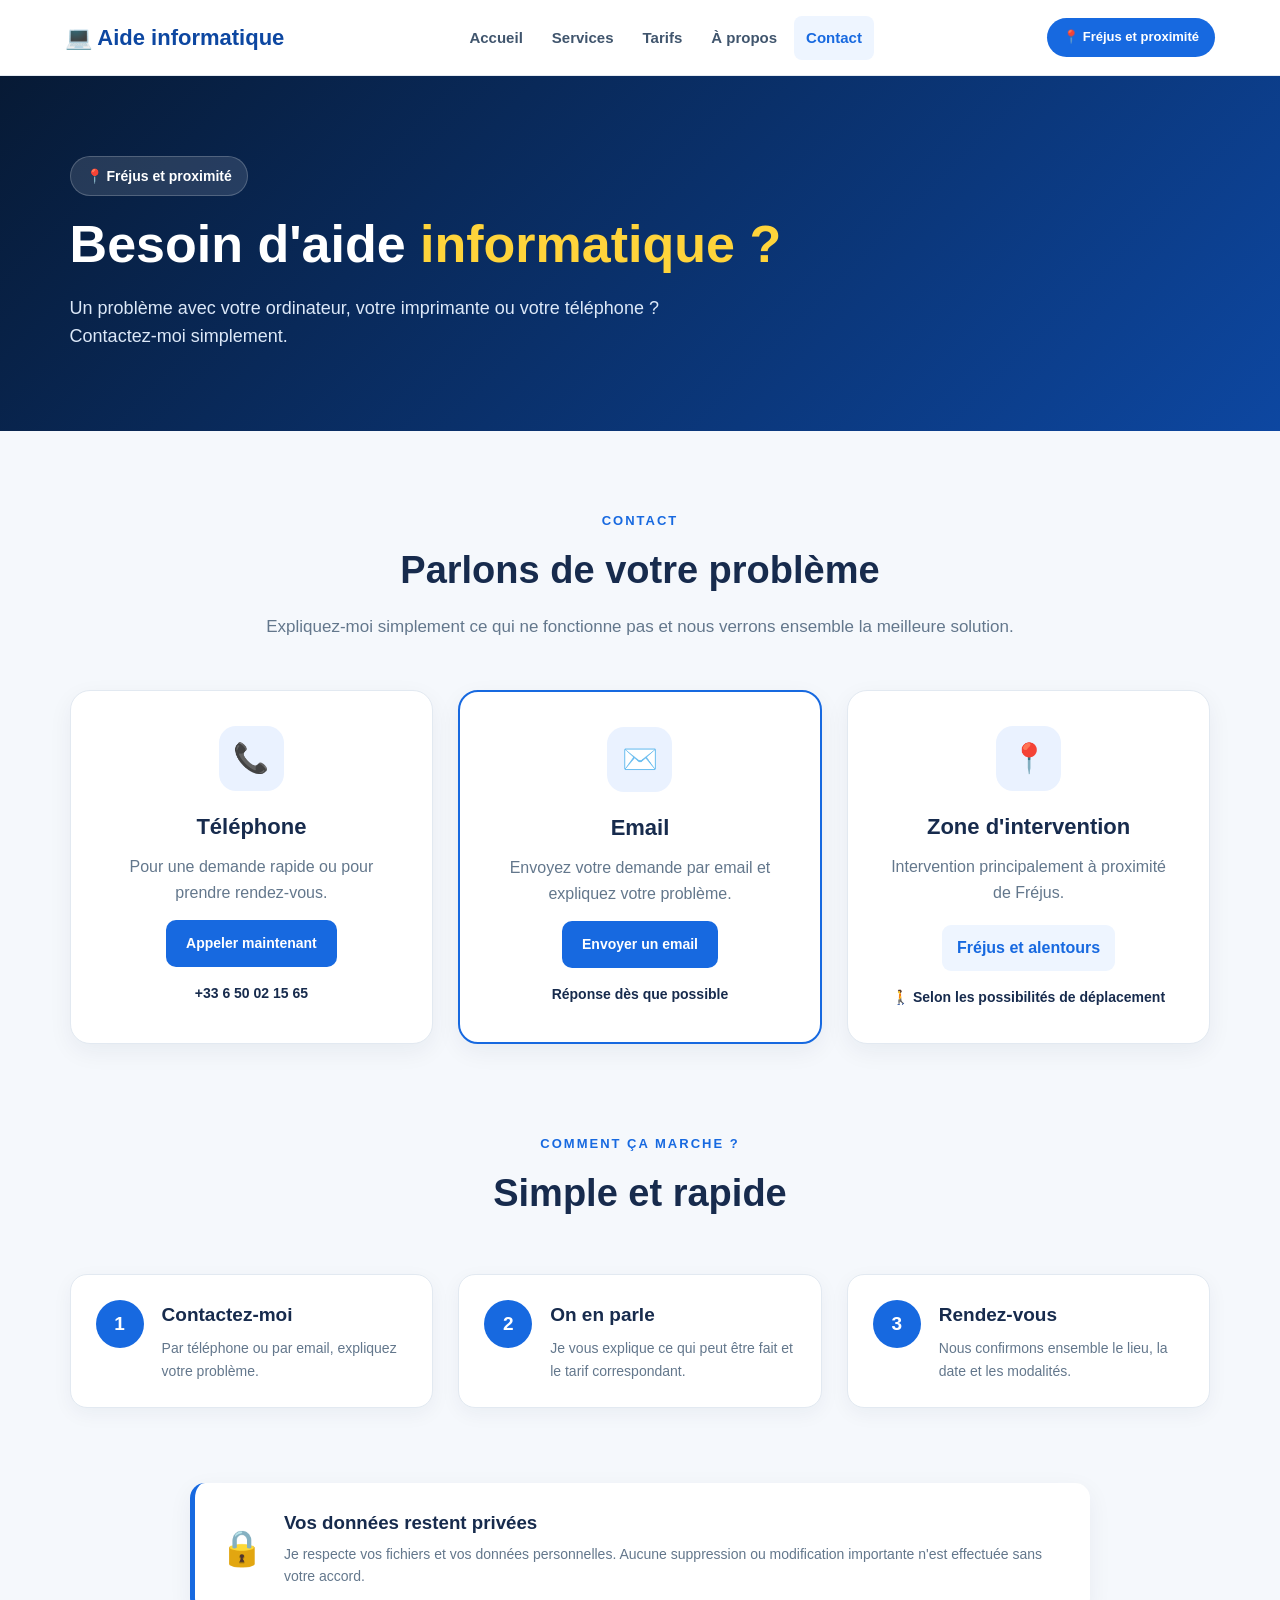
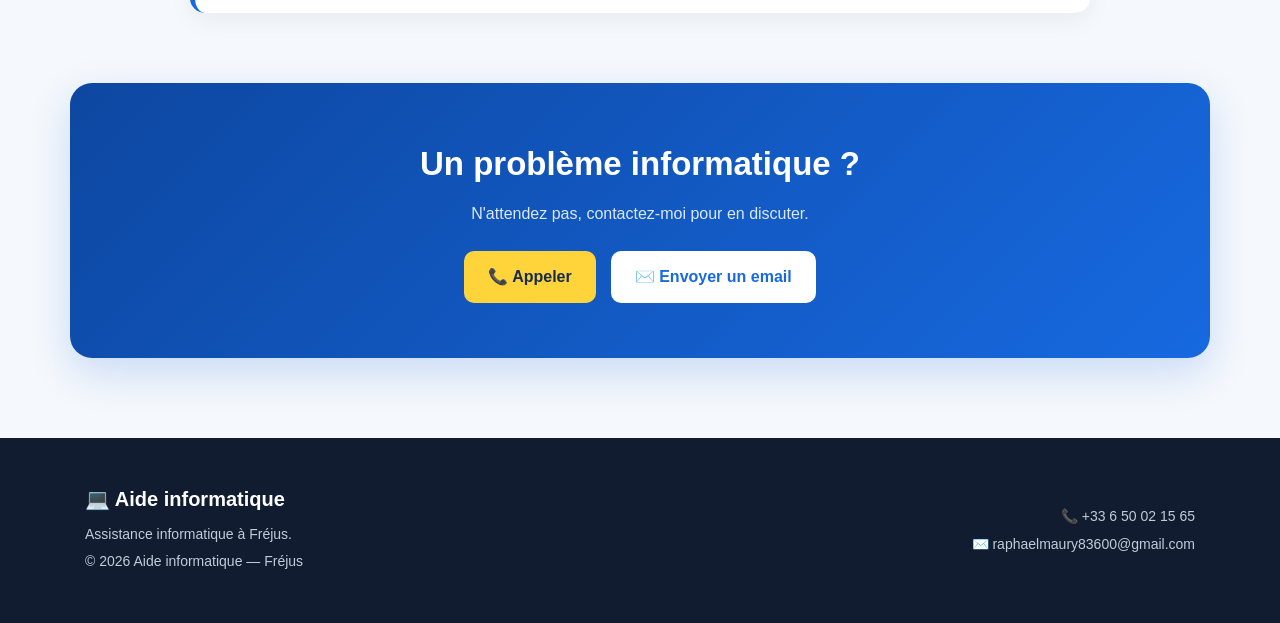
==== commit 9240e726: "Update contact.html" ====
--- a/contact.html
+++ b/contact.html
@@ -7,10 +7,587 @@
 
     <title>Contact | Aide informatique à Fréjus</title>
 
-    <link rel="stylesheet" href="style.css">
+    <style>
+
+        /* =========================
+           RESET
+        ========================= */
+
+        * {
+            margin: 0;
+            padding: 0;
+            box-sizing: border-box;
+        }
+
+        html {
+            scroll-behavior: smooth;
+        }
+
+        body {
+            font-family: Arial, Helvetica, sans-serif;
+            background: #f5f8fc;
+            color: #172b4d;
+            line-height: 1.6;
+        }
+
+        a {
+            text-decoration: none;
+        }
+
+        .container {
+            width: 92%;
+            max-width: 1150px;
+            margin: auto;
+        }
+
+
+        /* =========================
+           HEADER
+        ========================= */
+
+        .site-header {
+            background: white;
+            border-bottom: 1px solid #e5ebf2;
+        }
+
+        .nav {
+            min-height: 75px;
+            display: flex;
+            align-items: center;
+            justify-content: space-between;
+            gap: 20px;
+        }
+
+        .logo {
+            color: #0d47a1;
+            font-size: 22px;
+            font-weight: 800;
+            white-space: nowrap;
+        }
+
+        nav {
+            display: flex;
+            align-items: center;
+            gap: 5px;
+        }
+
+        nav a {
+            color: #40556d;
+            padding: 10px 12px;
+            border-radius: 8px;
+            font-size: 15px;
+            font-weight: 600;
+            transition: 0.2s;
+        }
+
+        nav a:hover {
+            background: #eef5ff;
+            color: #1769e0;
+        }
+
+        nav a.active {
+            background: #eef5ff;
+            color: #1769e0;
+            font-weight: 800;
+        }
+
+        .header-location {
+            background: #1769e0;
+            color: white;
+            padding: 9px 16px;
+            border-radius: 25px;
+            font-size: 13px;
+            font-weight: 700;
+            white-space: nowrap;
+        }
+
+
+        /* =========================
+           HERO
+        ========================= */
+
+        .hero {
+            background: linear-gradient(135deg, #071a35, #0d47a1);
+            color: white;
+            padding: 80px 20px;
+        }
+
+        .badge {
+            display: inline-block;
+            padding: 8px 15px;
+            border-radius: 30px;
+            background: rgba(255,255,255,0.12);
+            border: 1px solid rgba(255,255,255,0.2);
+            font-size: 14px;
+            font-weight: 700;
+            margin-bottom: 20px;
+        }
+
+        .hero h1 {
+            font-size: 52px;
+            line-height: 1.1;
+            margin-bottom: 20px;
+        }
+
+        .hero h1 span {
+            color: #ffd43b;
+        }
+
+        .hero p {
+            max-width: 680px;
+            font-size: 18px;
+            color: #dce8f8;
+        }
+
+
+        /* =========================
+           SECTION CONTACT
+        ========================= */
+
+        .contact-section {
+            padding: 80px 20px;
+            background: #f5f8fc;
+        }
+
+        .section-title {
+            text-align: center;
+            max-width: 750px;
+            margin: 0 auto 50px;
+        }
+
+        .section-title span {
+            display: block;
+            color: #1769e0;
+            font-size: 13px;
+            font-weight: 800;
+            letter-spacing: 2px;
+            margin-bottom: 8px;
+        }
+
+        .section-title h2 {
+            font-size: 38px;
+            color: #172b4d;
+            margin-bottom: 12px;
+        }
+
+        .section-title p {
+            color: #63778c;
+            font-size: 17px;
+        }
+
+
+        /* =========================
+           CARTES CONTACT
+        ========================= */
+
+        .contact-grid {
+            display: grid;
+            grid-template-columns: repeat(3, 1fr);
+            gap: 25px;
+            margin-bottom: 90px;
+        }
+
+        .contact-card {
+            background: white;
+            border: 1px solid #e2e9f1;
+            border-radius: 20px;
+            padding: 35px 25px;
+            text-align: center;
+            min-height: 315px;
+
+            display: flex;
+            flex-direction: column;
+            align-items: center;
+
+            box-shadow: 0 8px 25px rgba(17,42,70,0.06);
+
+            transition: 0.25s;
+        }
+
+        .contact-card:hover {
+            transform: translateY(-6px);
+            box-shadow: 0 18px 40px rgba(17,42,70,0.12);
+        }
+
+        .contact-card.featured {
+            border: 2px solid #1769e0;
+        }
+
+        .contact-icon {
+            width: 65px;
+            height: 65px;
+
+            display: flex;
+            align-items: center;
+            justify-content: center;
+
+            background: #eaf2ff;
+            border-radius: 17px;
+
+            font-size: 29px;
+            margin-bottom: 18px;
+        }
+
+        .contact-card h3 {
+            font-size: 22px;
+            color: #172b4d;
+            margin-bottom: 10px;
+        }
+
+        .contact-card p {
+            color: #63778c;
+            max-width: 280px;
+            margin-bottom: 15px;
+        }
+
+        .contact-card strong {
+            margin-top: 15px;
+            color: #172b4d;
+            font-size: 14px;
+        }
+
+        .contact-button {
+            display: inline-block;
+            background: #1769e0;
+            color: white;
+
+            padding: 12px 20px;
+            border-radius: 10px;
+
+            font-size: 14px;
+            font-weight: 700;
+
+            transition: 0.2s;
+        }
+
+        .contact-button:hover {
+            background: #0d4fa8;
+            transform: translateY(-2px);
+        }
+
+        .zone {
+            background: #eef5ff;
+            color: #1769e0;
+            padding: 10px 15px;
+            border-radius: 9px;
+            font-weight: 800;
+            margin-top: 5px;
+        }
+
+
+        /* =========================
+           COMMENT CA MARCHE
+        ========================= */
+
+        .how-section {
+            margin-bottom: 75px;
+        }
+
+        .steps {
+            display: grid;
+            grid-template-columns: repeat(3, 1fr);
+            gap: 25px;
+        }
+
+        .step {
+            background: white;
+            border: 1px solid #e2e9f1;
+            border-radius: 17px;
+            padding: 25px;
+
+            display: flex;
+            align-items: flex-start;
+            gap: 18px;
+
+            box-shadow: 0 6px 20px rgba(17,42,70,0.05);
+        }
+
+        .step-number {
+            flex-shrink: 0;
+
+            width: 48px;
+            height: 48px;
+
+            display: flex;
+            align-items: center;
+            justify-content: center;
+
+            border-radius: 50%;
+            background: #1769e0;
+            color: white;
+
+            font-size: 19px;
+            font-weight: 800;
+        }
+
+        .step h3 {
+            color: #172b4d;
+            font-size: 19px;
+            margin-bottom: 7px;
+        }
+
+        .step p {
+            color: #63778c;
+            font-size: 14px;
+        }
+
+
+        /* =========================
+           CONFIDENTIALITE
+        ========================= */
+
+        .privacy {
+            max-width: 900px;
+            margin: 0 auto 70px;
+
+            background: white;
+            border-left: 5px solid #1769e0;
+            border-radius: 15px;
+
+            padding: 25px;
+
+            display: flex;
+            align-items: center;
+            gap: 20px;
+
+            box-shadow: 0 7px 25px rgba(17,42,70,0.06);
+        }
+
+        .privacy-icon {
+            font-size: 35px;
+        }
+
+        .privacy h3 {
+            color: #172b4d;
+            margin-bottom: 5px;
+        }
+
+        .privacy p {
+            color: #63778c;
+            font-size: 14px;
+        }
+
+
+        /* =========================
+           BLOC FINAL
+        ========================= */
+
+        .final {
+            background: linear-gradient(135deg, #0d47a1, #1769e0);
+            color: white;
+
+            text-align: center;
+
+            padding: 55px 25px;
+            border-radius: 22px;
+
+            box-shadow: 0 15px 40px rgba(23,105,224,0.2);
+        }
+
+        .final h2 {
+            font-size: 33px;
+            margin-bottom: 10px;
+        }
+
+        .final p {
+            color: #dce8f8;
+            margin-bottom: 25px;
+        }
+
+        .final-buttons {
+            display: flex;
+            justify-content: center;
+            gap: 15px;
+            flex-wrap: wrap;
+        }
+
+        .phone-button,
+        .email-button {
+            padding: 13px 24px;
+            border-radius: 10px;
+            font-weight: 800;
+            transition: 0.2s;
+        }
+
+        .phone-button {
+            background: #ffd43b;
+            color: #172b4d;
+        }
+
+        .email-button {
+            background: white;
+            color: #1769e0;
+        }
+
+        .phone-button:hover,
+        .email-button:hover {
+            transform: translateY(-3px);
+        }
+
+
+        /* =========================
+           FOOTER
+        ========================= */
+
+        footer {
+            background: #111c31;
+            color: white;
+            margin-top: 0;
+        }
+
+        .footer-content {
+            display: flex;
+            justify-content: space-between;
+            align-items: center;
+            gap: 30px;
+
+            padding: 45px 20px;
+        }
+
+        .footer-left h3 {
+            font-size: 20px;
+            margin-bottom: 8px;
+        }
+
+        .footer-left p,
+        .footer-right p {
+            color: #c0ccda;
+            font-size: 14px;
+            margin: 5px 0;
+        }
+
+        .footer-right {
+            text-align: right;
+        }
+
+
+        /* =========================
+           TABLETTE
+        ========================= */
+
+        @media (max-width: 950px) {
+
+            .nav {
+                flex-wrap: wrap;
+                justify-content: center;
+                padding: 15px 0;
+            }
+
+            .contact-grid,
+            .steps {
+                grid-template-columns: 1fr;
+            }
+
+            .contact-card {
+                min-height: auto;
+            }
+
+            .header-location {
+                display: none;
+            }
+
+            .hero h1 {
+                font-size: 45px;
+            }
+
+            .footer-content {
+                flex-direction: column;
+                align-items: flex-start;
+            }
+
+            .footer-right {
+                text-align: left;
+            }
+        }
+
+
+        /* =========================
+           TELEPHONE
+        ========================= */
+
+        @media (max-width: 600px) {
+
+            .container {
+                width: 92%;
+            }
+
+            .nav {
+                flex-direction: column;
+                gap: 12px;
+            }
+
+            nav {
+                justify-content: center;
+                flex-wrap: wrap;
+            }
+
+            nav a {
+                font-size: 13px;
+                padding: 8px;
+            }
+
+            .hero {
+                padding: 60px 20px;
+            }
+
+            .hero h1 {
+                font-size: 36px;
+            }
+
+            .hero p {
+                font-size: 16px;
+            }
+
+            .contact-section {
+                padding: 60px 15px;
+            }
+
+            .section-title h2 {
+                font-size: 30px;
+            }
+
+            .section-title p {
+                font-size: 15px;
+            }
+
+            .contact-card {
+                padding: 30px 20px;
+            }
+
+            .step {
+                padding: 20px;
+            }
+
+            .privacy {
+                align-items: flex-start;
+                padding: 20px;
+            }
+
+            .final {
+                padding: 40px 20px;
+            }
+
+            .final h2 {
+                font-size: 27px;
+            }
+
+            .final-buttons {
+                flex-direction: column;
+            }
+
+            .phone-button,
+            .email-button {
+                display: block;
+                width: 100%;
+            }
+        }
+
+    </style>
 </head>
 
+
 <body>
+
 
     <!-- ================= HEADER ================= -->
 
@@ -23,11 +600,27 @@
             </a>
 
             <nav>
-                <a href="index.html">Accueil</a>
-                <a href="services.html">Services</a>
-                <a href="tarifs.html">Tarifs</a>
-                <a href="apropos.html">À propos</a>
-                <a href="contact.html" class="active">Contact</a>
+
+                <a href="index.html">
+                    Accueil
+                </a>
+
+                <a href="services.html">
+                    Services
+                </a>
+
+                <a href="tarifs.html">
+                    Tarifs
+                </a>
+
+                <a href="apropos.html">
+                    À propos
+                </a>
+
+                <a href="contact.html" class="active">
+                    Contact
+                </a>
+
             </nav>
 
             <div class="header-location">
@@ -41,40 +634,39 @@
 
     <!-- ================= HERO ================= -->
 
-    <section class="contact-page-hero">
+    <section class="hero">
 
         <div class="container">
 
-            <div class="contact-hero-text">
-
-                <div class="contact-badge">
-                    📍 Fréjus et proximité
-                </div>
-
-                <h1>
-                    Besoin d'aide
-                    <span>informatique ?</span>
-                </h1>
-
-                <p>
-                    Un problème avec votre ordinateur, votre imprimante
-                    ou votre téléphone ? Contactez-moi simplement.
-                </p>
-
+            <div class="badge">
+                📍 Fréjus et proximité
             </div>
 
+            <h1>
+                Besoin d'aide
+                <span>informatique ?</span>
+            </h1>
+
+            <p>
+                Un problème avec votre ordinateur, votre imprimante
+                ou votre téléphone ? Contactez-moi simplement.
+            </p>
+
         </div>
 
     </section>
 
 
-    <!-- ================= CONTACT ================= -->
-
-    <main class="contact-page">
+    <!-- ================= CONTENU ================= -->
+
+    <main class="contact-section">
 
         <div class="container">
 
-            <div class="contact-title">
+
+            <!-- TITRE -->
+
+            <div class="section-title">
 
                 <span>CONTACT</span>
 
@@ -92,14 +684,14 @@
 
             <!-- ================= CARTES ================= -->
 
-            <div class="contact-cards">
+            <div class="contact-grid">
 
 
                 <!-- TELEPHONE -->
 
-                <div class="contact-box">
-
-                    <div class="contact-box-icon">
+                <div class="contact-card">
+
+                    <div class="contact-icon">
                         📞
                     </div>
 
@@ -114,7 +706,7 @@
 
                     <a
                         href="tel:+33650021565"
-                        class="contact-btn"
+                        class="contact-button"
                     >
                         Appeler maintenant
                     </a>
@@ -128,9 +720,9 @@
 
                 <!-- EMAIL -->
 
-                <div class="contact-box contact-box-main">
-
-                    <div class="contact-box-icon">
+                <div class="contact-card featured">
+
+                    <div class="contact-icon">
                         ✉️
                     </div>
 
@@ -145,7 +737,7 @@
 
                     <a
                         href="mailto:raphaelmaury83600@gmail.com"
-                        class="contact-btn"
+                        class="contact-button"
                     >
                         Envoyer un email
                     </a>
@@ -159,9 +751,9 @@
 
                 <!-- ZONE -->
 
-                <div class="contact-box">
-
-                    <div class="contact-box-icon">
+                <div class="contact-card">
+
+                    <div class="contact-icon">
                         📍
                     </div>
 
@@ -174,7 +766,7 @@
                         de Fréjus.
                     </p>
 
-                    <div class="contact-zone">
+                    <div class="zone">
                         Fréjus et alentours
                     </div>
 
@@ -189,11 +781,13 @@
 
             <!-- ================= ETAPES ================= -->
 
-            <section class="contact-steps-section">
-
-                <div class="contact-title">
-
-                    <span>COMMENT ÇA MARCHE ?</span>
+            <section class="how-section">
+
+                <div class="section-title">
+
+                    <span>
+                        COMMENT ÇA MARCHE ?
+                    </span>
 
                     <h2>
                         Simple et rapide
@@ -202,16 +796,16 @@
                 </div>
 
 
-                <div class="contact-steps">
-
-
-                    <div class="contact-step">
-
-                        <div class="step-circle">
+                <div class="steps">
+
+
+                    <div class="step">
+
+                        <div class="step-number">
                             1
                         </div>
 
-                        <div class="step-content">
+                        <div>
 
                             <h3>
                                 Contactez-moi
@@ -227,13 +821,13 @@
                     </div>
 
 
-                    <div class="contact-step">
-
-                        <div class="step-circle">
+                    <div class="step">
+
+                        <div class="step-number">
                             2
                         </div>
 
-                        <div class="step-content">
+                        <div>
 
                             <h3>
                                 On en parle
@@ -249,13 +843,13 @@
                     </div>
 
 
-                    <div class="contact-step">
-
-                        <div class="step-circle">
+                    <div class="step">
+
+                        <div class="step-number">
                             3
                         </div>
 
-                        <div class="step-content">
+                        <div>
 
                             <h3>
                                 Rendez-vous
@@ -270,16 +864,17 @@
 
                     </div>
 
+
                 </div>
 
             </section>
 
 
-            <!-- ================= DONNEES ================= -->
-
-            <div class="contact-privacy">
-
-                <div class="privacy-symbol">
+            <!-- ================= CONFIDENTIALITE ================= -->
+
+            <div class="privacy">
+
+                <div class="privacy-icon">
                     🔒
                 </div>
 
@@ -300,9 +895,9 @@
             </div>
 
 
-            <!-- ================= CTA ================= -->
-
-            <section class="contact-final">
+            <!-- ================= FINAL ================= -->
+
+            <section class="final">
 
                 <h2>
                     Un problème informatique ?
@@ -312,18 +907,18 @@
                     N'attendez pas, contactez-moi pour en discuter.
                 </p>
 
-                <div class="contact-final-buttons">
+                <div class="final-buttons">
 
                     <a
                         href="tel:+33650021565"
-                        class="final-phone"
+                        class="phone-button"
                     >
                         📞 Appeler
                     </a>
 
                     <a
                         href="mailto:raphaelmaury83600@gmail.com"
-                        class="final-email"
+                        class="email-button"
                     >
                         ✉️ Envoyer un email
                     </a>
@@ -332,6 +927,7 @@
 
             </section>
 
+
         </div>
 
     </main>
@@ -339,7 +935,7 @@
 
     <!-- ================= FOOTER ================= -->
 
-    <footer class="site-footer">
+    <footer>
 
         <div class="container footer-content">
 
@@ -359,6 +955,7 @@
 
             </div>
 
+
             <div class="footer-right">
 
                 <p>
@@ -375,5 +972,7 @@
 
     </footer>
 
+
 </body>
+
 </html>
